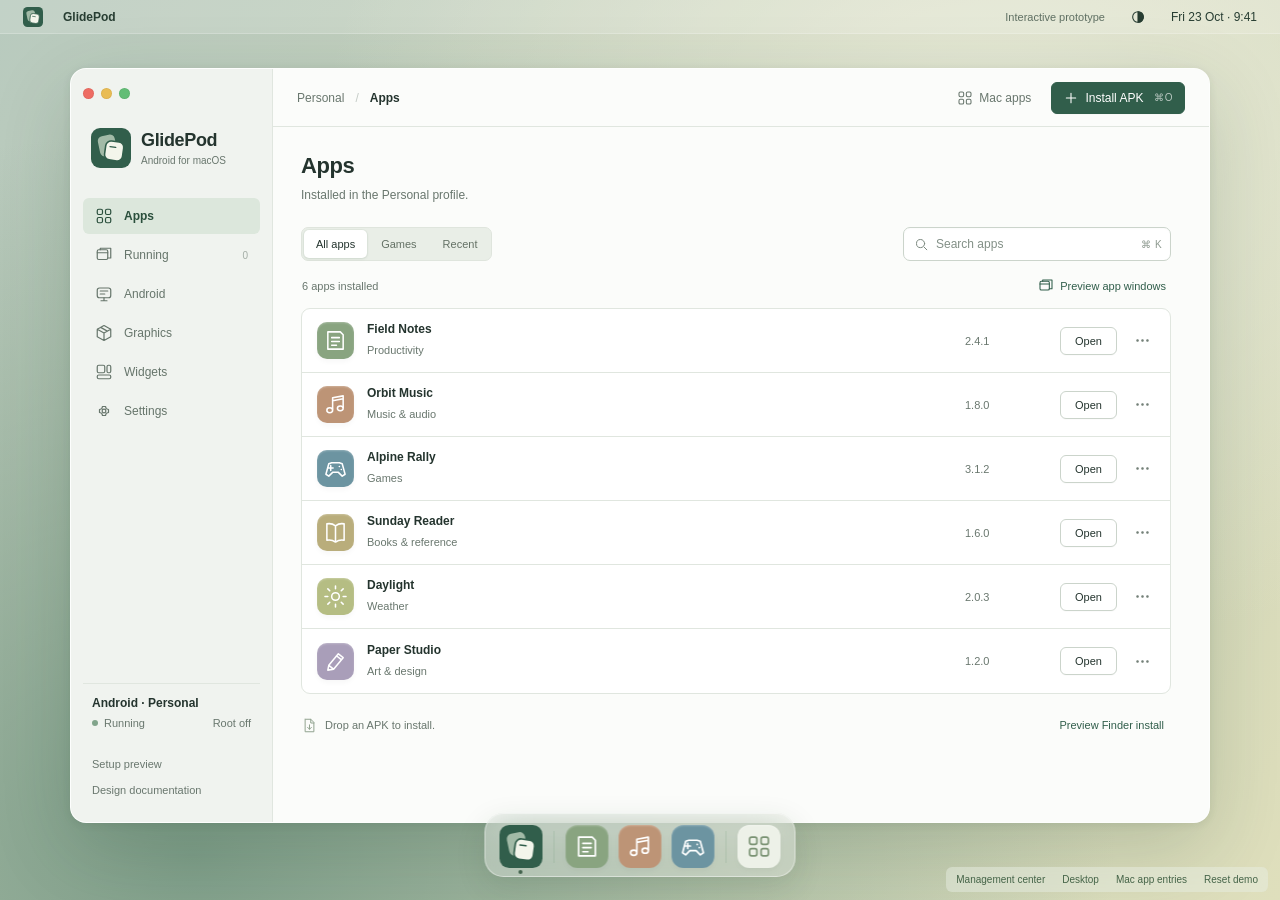
==== .agents/prototype/index.html @ de045085 "feat: open source the GlidePod developer preview" ====
<!doctype html>
<html lang="en">
<head>
  <meta charset="utf-8">
  <meta name="viewport" content="width=device-width,initial-scale=1">
  <meta name="color-scheme" content="light dark">
  <title>GlidePod — interactive product prototype</title>
  <link rel="icon" type="image/svg+xml" href="assets/glidepod-icon.svg">
  <link rel="stylesheet" href="styles.css">
  <link rel="stylesheet" href="controls.css">
</head>
<body>
  <header class="macbar"><div><img class="brand-mark small" src="assets/glidepod-icon.svg" alt=""><strong>GlidePod</strong></div><div><span class="demo-badge">Interactive prototype</span><button id="theme-button" class="bar-button" aria-label="Toggle appearance"></button><span class="menutext">Fri 23 Oct · 9:41</span></div></header>
  <main id="center" class="center-window" aria-label="GlidePod management center">
    <aside class="sidebar">
      <div class="traffic" aria-label="Window controls"><button class="red" data-action="hide-center" aria-label="Close management center"></button><button class="yellow" data-action="hide-center" aria-label="Minimize management center"></button><button class="green" data-action="expand-center" aria-label="Expand management center"></button></div>
      <div class="wordmark"><img class="brand-mark" src="assets/glidepod-icon.svg" alt=""><div><strong>GlidePod</strong><small>Android for macOS</small></div></div>
      <nav id="navigation" aria-label="Main navigation"></nav>
      <div class="sidebar-bottom"><div class="runtime-mini" id="runtime-mini"></div><button class="plain sidebar-link" data-action="setup"><span>Setup preview</span></button><a class="sidebar-link" href="../README.md" target="_blank" rel="noopener"><span>Design documentation</span></a></div>
    </aside>
    <section class="workspace"><header class="toolbar"><div><span class="breadcrumb" id="profile-label">Personal</span><span class="slash">/</span><strong id="page-label">Apps</strong></div><div class="toolbar-actions"><button class="button toolbar-secondary" data-action="entries" title="Mac app entries" aria-label="Mac app entries"><svg viewBox="0 0 24 24" aria-hidden="true"><rect x="3" y="3" width="7" height="7" rx="2"/><rect x="14" y="3" width="7" height="7" rx="2"/><rect x="3" y="14" width="7" height="7" rx="2"/><rect x="14" y="14" width="7" height="7" rx="2"/></svg><span>Mac apps</span></button><button class="button primary" data-action="install"><svg viewBox="0 0 24 24" aria-hidden="true"><path d="M12 5v14M5 12h14"/></svg>Install APK <kbd>⌘O</kbd></button></div></header><div id="page" class="page"></div></section>
  </main>
  <section id="android-windows" aria-label="Android application windows"></section>
  <section id="widget-panels" aria-label="Live Android widget panels"></section>
  <div id="dock" class="dock" aria-label="Desktop dock"></div>
  <div class="preview-controls"><button data-action="show-center">Management center</button><button data-action="desktop">Desktop</button><button data-action="entries">Mac app entries</button><button data-action="reset">Reset demo</button></div>
  <div id="toast" class="toast" role="status" aria-live="polite"></div>
  <dialog id="dialog" aria-labelledby="dialog-title"><div id="dialog-content"></div></dialog>
  <input type="file" id="apk-file" accept=".apk" hidden>
  <script src="app.js"></script>
</body>
</html>
---- .agents/prototype/styles.css ----
:root{color-scheme:light;--bg:#fafbf9;--panel:#fff;--side:#f1f4f1;--text:#24342e;--muted:#79857e;--line:#e6ebe6;--accent:#315e4b;--accent-light:#e8f1e8;--shadow:0 26px 80px #163a2530,0 2px 8px #162b1715;--danger:#b84b46;--warn:#a66e24;--radius:13px;font-family:-apple-system,BlinkMacSystemFont,"Segoe UI",sans-serif;font-size:13px}
*{box-sizing:border-box}body{margin:0;color:var(--text);background:#b7c7ac;min-height:100vh;background-image:radial-gradient(ellipse at 78% 16%,#e8ead7 0,transparent 48%),radial-gradient(ellipse at 15% 95%,#809f8a 0,transparent 60%),linear-gradient(125deg,#b8cabe,#dfdfbc);overflow-x:hidden}button,input,select{font:inherit}button,a,input,select{-webkit-tap-highlight-color:transparent}button{cursor:pointer;color:inherit}button:disabled{opacity:.4;cursor:not-allowed}button:focus-visible,a:focus-visible,input:focus-visible,select:focus-visible{outline:3px solid #659580;outline-offset:3px}button{border:0}a{color:var(--accent);text-decoration:none}button,input,select{transition:background .15s,border-color .15s,box-shadow .15s}button:hover:not(:disabled){filter:brightness(.97)}button:active:not(:disabled){transform:translateY(1px)}h1,h2,h3,p{margin-top:0}h1{font-size:29px;letter-spacing:-1px;font-weight:650;margin-bottom:9px}h2{font-size:18px;letter-spacing:-.3px;font-weight:650}h3{font-size:14px;font-weight:650}p{line-height:1.65;color:var(--muted)}small{font-size:11px}kbd{font:10px -apple-system,sans-serif;opacity:.55;margin-left:8px}svg{width:19px;height:19px;fill:none;stroke:currentColor;stroke-width:1.6;stroke-linecap:round;stroke-linejoin:round}hr{border:0;border-top:1px solid var(--line);margin:22px 0}.macbar{height:34px;background:#ffffff38;border-bottom:1px solid #ffffff35;display:flex;align-items:center;justify-content:space-between;padding:0 23px;font-size:12px;color:#273d32}.macbar>div{display:flex;align-items:center;gap:20px}.bar-button{background:transparent;font-size:20px;padding:0}.demo-badge{font-size:9px;font-weight:700;letter-spacing:1.3px;opacity:.62}.brand-mark{background:#345d49;color:#fff;border-radius:13px;display:inline-grid;place-items:center;flex:none;width:37px;height:37px;font-family:Georgia,serif;font-size:35px;font-style:italic;line-height:1;padding:0 2px 8px 0;box-shadow:inset 0 1px 1px #ffffff50}.brand-mark.small{width:19px;height:19px;border-radius:6px;font-size:20px;padding-bottom:5px}.desktop-label{position:absolute;top:14vh;left:9vw;color:#3b5545;pointer-events:none}.desktop-label>span{font-size:10px;letter-spacing:2px;opacity:.65}.desktop-label h1{font-family:Georgia,serif;font-size:51px;font-weight:400;margin:18px 0 10px}.desktop-label p{color:#45644e}.center-window{position:relative;width:min(1140px,calc(100vw - 90px));height:min(760px,calc(100vh - 145px));min-height:560px;margin:34px auto 110px;display:flex;border-radius:16px;overflow:hidden;border:1px solid #ffffffa0;box-shadow:var(--shadow);background:var(--bg);z-index:10}.center-window.expanded{width:calc(100vw - 24px);height:calc(100vh - 100px);margin-top:12px}.sidebar{width:208px;flex:none;display:flex;flex-direction:column;background:var(--side);border-right:1px solid var(--line);padding:20px 14px}.traffic{display:flex;gap:7px;align-items:center}.traffic button{width:11px;height:11px;border-radius:50%;padding:0;box-shadow:inset 0 0 0 1px #0000000d}.red{background:#ee6c63}.yellow{background:#e9bc54}.green{background:#62bd75}.wordmark{display:flex;gap:11px;margin:31px 9px 34px;align-items:center}.wordmark strong{display:block;font-size:19px;letter-spacing:-.6px}.wordmark small{display:block;font-size:7px;letter-spacing:1.3px;margin-top:5px;color:var(--muted)}nav{display:flex;flex-direction:column;gap:5px}nav button{display:flex;align-items:center;gap:12px;text-align:left;padding:11px 13px;border-radius:8px;background:transparent;color:#66756b}nav button.active{background:#dee9df;color:#2a4f3c;font-weight:650}nav button .count{margin-left:auto;font-size:10px;opacity:.55}.sidebar-bottom{margin-top:auto}.runtime-mini{border:1px solid var(--line);background:#ffffff50;border-radius:10px;padding:13px 12px;margin-bottom:14px;font-size:11px}.runtime-mini strong{display:block;margin-bottom:7px;font-size:12px}.runtime-mini .mini-line{display:flex;gap:6px;align-items:center;color:var(--muted)}.dot{display:inline-block;width:6px;height:6px;border-radius:50%;background:#81a48b}.dot.off{background:#9aa39c}.dot.warn{background:#c18d49}.sidebar-link{padding:8px 11px;display:flex;gap:9px;background:transparent;font-size:11px;color:var(--muted);text-align:left}.build-label{display:block;color:#a3ada5;letter-spacing:1px;font-size:8px;padding:16px 11px 0}.workspace{flex:1;min-width:0;display:flex;flex-direction:column}.toolbar{height:68px;flex:none;border-bottom:1px solid var(--line);display:flex;align-items:center;justify-content:space-between;padding:0 30px;font-size:11px}.toolbar>div{display:flex;align-items:center;gap:13px}.breadcrumb{color:var(--muted)}.slash{color:#c4cbc6}.toolbar-actions{gap:13px!important}.button{padding:9px 14px;border-radius:7px;font-size:11px;font-weight:550;background:var(--panel);border:1px solid var(--line);display:inline-flex;align-items:center;justify-content:center;gap:5px;white-space:nowrap;min-height:33px}.button.primary{background:var(--accent);color:white;border-color:var(--accent)}.button.soft{background:var(--accent-light);border-color:transparent;color:var(--accent)}.button.danger{color:var(--danger);border-color:#dfb9b5}.button.link{border:0;color:var(--accent);background:transparent;padding:6px}.icon-button{background:transparent;border-radius:6px;font-size:18px;color:var(--muted);padding:6px}.plain{background:transparent}.page{padding:29px 31px 26px;overflow:auto;flex:1;scrollbar-width:thin}.eyebrow{font-size:9px;letter-spacing:1.7px;font-weight:650;color:#84918a;margin-bottom:12px}.page-heading{display:flex;justify-content:space-between;gap:16px;align-items:flex-end;margin-bottom:24px}.page-heading p{font-size:12px;margin:0}.page-heading h1{margin-bottom:8px}.title-aside{font-size:10px;color:var(--muted);padding-bottom:4px;white-space:nowrap}.hero{display:flex;align-items:center;justify-content:space-between;background:#eaf0e7;border:1px solid #e1e9df;border-radius:12px;padding:24px 25px;margin-bottom:26px;overflow:hidden;position:relative;min-height:142px}.hero h2{font-size:20px;margin-bottom:7px;letter-spacing:-.6px}.hero p{font-size:11px;max-width:290px;margin-bottom:13px;color:#748376}.hero-art{width:175px;height:114px;position:relative;flex:none;margin:0 7px}.mini-window{position:absolute;width:89px;height:97px;background:#fdfefb;border-radius:9px;box-shadow:0 10px 25px #305b3920;border:1px solid #d8e3d4;transform:rotate(-8deg);left:7px;top:3px;padding:11px}.mini-window.front{left:75px;top:19px;transform:rotate(9deg);background:#f5f4e9}.mini-window .tiny-bar{width:25px;height:4px;background:#dbe6d8;border-radius:3px;margin-bottom:14px}.tiny-icon{width:30px;height:30px;background:#8dac87;border-radius:9px;display:grid;place-items:center;color:#fff;font-size:18px;margin:0 auto 12px}.tiny-lines{height:3px;background:#dce5d9;border-radius:4px;margin:6px auto;width:80%}.library-tools{display:flex;align-items:center;justify-content:space-between;margin-bottom:20px;gap:10px}.segmented{display:inline-flex;padding:3px;background:var(--side);border-radius:8px;gap:2px}.segmented button{background:transparent;border-radius:6px;font-size:10px;color:var(--muted);padding:6px 11px}.segmented button.active{background:var(--panel);box-shadow:0 1px 4px #163a2512;color:var(--text);font-weight:600}.search{position:relative}.search input{width:195px;padding:8px 12px 8px 28px;border:1px solid var(--line);border-radius:7px;background:var(--panel);color:var(--text);font-size:10px}.search span{position:absolute;left:10px;top:8px;color:var(--muted)}.app-grid{display:grid;grid-template-columns:repeat(3,minmax(0,1fr));gap:12px}.app-card{border:1px solid var(--line);background:var(--panel);padding:17px;border-radius:11px;position:relative;min-width:0;transition:transform .15s,box-shadow .15s}.app-card:hover{transform:translateY(-2px);box-shadow:0 7px 18px #2347350a}.app-card-head{display:flex;align-items:flex-start;justify-content:space-between;margin-bottom:15px}.app-icon{width:43px;height:43px;flex:none;display:grid;place-items:center;border-radius:12px;box-shadow:inset 0 1px 2px #ffffff45,0 3px 5px #00000008;color:#fff;font-size:22px}.app-icon svg{width:25px;height:25px;stroke-width:1.6}.app-card h3{font-size:12px;margin:0 0 5px;overflow:hidden;text-overflow:ellipsis;white-space:nowrap}.app-card p{font-size:10px;margin:0}.app-card-foot{display:flex;justify-content:space-between;align-items:center;margin-top:15px;gap:7px}.app-card-foot .button{font-size:10px;padding:5px 12px;min-height:27px}.tag{font-size:8px;color:var(--muted);display:inline-flex;align-items:center;gap:5px}.tag.live{color:#638269}.more{background:transparent;font-size:16px;letter-spacing:1px;color:#9ba59e;padding:0 2px}.install-strip{margin-top:20px;display:flex;align-items:center;gap:12px;border:1px dashed #d1dbd2;border-radius:9px;padding:13px 16px;color:var(--muted);font-size:10px}.install-strip svg{color:#91a38f}.install-strip button{margin-left:auto;font-size:10px;white-space:nowrap}.center-footer{height:34px;flex:none;border-top:1px solid var(--line);display:flex;justify-content:space-between;padding:0 25px;align-items:center;font-size:9px;color:#94a096;background:var(--bg)}.center-footer>span:first-child{display:flex;align-items:center;gap:7px}.card{background:var(--panel);border:1px solid var(--line);border-radius:12px;padding:20px;margin-bottom:17px}.card h2{font-size:14px;margin-bottom:6px}.card>p{font-size:11px;margin-bottom:18px}.card-head{display:flex;align-items:center;justify-content:space-between;gap:10px;margin-bottom:16px}.card-head h2{margin:0}.row{display:flex;align-items:center;justify-content:space-between;gap:18px;padding:15px 0;border-bottom:1px solid var(--line)}.row:last-child{border-bottom:0;padding-bottom:0}.row:first-child{padding-top:0}.row strong{font-size:12px;display:block;margin-bottom:5px}.row p{margin:0;font-size:10px;max-width:390px}.row-actions{display:flex;align-items:center;gap:8px;flex:none}.stat-grid{display:grid;grid-template-columns:repeat(3,1fr);gap:12px;margin:20px 0}.stat{padding:16px;border:1px solid var(--line);border-radius:10px;background:var(--panel)}.stat>span{font-size:10px;color:var(--muted)}.stat strong{display:block;font-size:24px;letter-spacing:-1px;margin:9px 0}.stat small{font-size:9px;color:var(--muted)}.state-pill{display:inline-flex;gap:6px;align-items:center;padding:5px 9px;border-radius:30px;background:var(--accent-light);font-size:10px;color:var(--accent)}.state-pill.off{background:var(--side);color:var(--muted)}.notice{border-radius:8px;background:#f6f1e6;color:#9b7b46;padding:12px 14px;font-size:11px;line-height:1.65;margin:15px 0}.notice.info{background:var(--accent-light);color:#5c7b63}.notice.error{background:#f9ebe9;color:#a65c55}.two-columns{display:grid;grid-template-columns:1fr 1fr;gap:15px}.two-columns .card{margin:0}.setting-input{border:1px solid var(--line);border-radius:6px;background:var(--bg);color:var(--text);padding:7px 9px;font-size:11px;max-width:180px}.toggle{position:relative;width:32px;height:19px;background:#d3dad3;border-radius:20px;padding:2px;flex:none}.toggle:after{content:"";position:absolute;left:2px;top:2px;background:#fff;border-radius:50%;width:15px;height:15px;box-shadow:0 1px 3px #0002;transition:left .15s}.toggle[aria-checked=true]{background:#4e775e}.toggle[aria-checked=true]:after{left:15px}.choices{display:grid;grid-template-columns:repeat(3,1fr);gap:10px;margin-top:18px}.choice{text-align:left;border:1px solid var(--line);background:var(--bg);padding:15px;border-radius:9px}.choice.active{border-color:#83a68e;background:var(--accent-light)}.choice strong{display:block;font-size:11px;margin-bottom:8px}.choice small{font-size:9px;color:var(--muted);line-height:1.5}.code-line{font:10px ui-monospace,SFMono-Regular,monospace;color:var(--muted);padding:11px;background:var(--bg);border-radius:7px;overflow-wrap:anywhere}.empty{text-align:center;padding:45px 15px}.empty h2{margin-top:15px}.empty p{font-size:12px}.running-row{display:flex;align-items:center;gap:13px}.running-row .row-actions{margin-left:auto}.widget-preview{background:#edf0e1;border-radius:13px;padding:18px;min-height:130px;color:#4e6646;margin:18px 0}.widget-preview strong{font-size:34px;display:block;letter-spacing:-1px}.widget-preview small{font-size:10px}.widget-preview.weather{background:linear-gradient(145deg,#e8ecda,#d6e2cf)}.widget-preview.music{background:#e9e3d9;color:#8a725c}.widget-preview .widget-symbol{float:right;font-size:40px;opacity:.65}.widget-card .button{width:100%}.desktop-widget{position:absolute;width:230px;top:130px;right:40px;z-index:8;border-radius:17px;box-shadow:0 10px 40px #233c2920;background:#e3e9d8;padding:18px;color:#476444}.desktop-widget .widget-preview{margin:0;padding:3px 0;background:transparent;min-height:100px}.widget-top{display:flex;justify-content:space-between;font-size:10px;align-items:center;margin-bottom:8px}.widget-top button{background:transparent;color:inherit;font-size:17px}.desktop-widget small{font-size:9px}.dock{position:fixed;left:50%;bottom:23px;transform:translateX(-50%);display:flex;gap:10px;align-items:center;padding:11px 14px 8px;border-radius:19px;background:#ffffff50;border:1px solid #ffffff70;box-shadow:0 10px 30px #23432b20;backdrop-filter:blur(20px);z-index:700}.dock button{background:transparent;padding:0;position:relative}.dock .app-icon,.dock .brand-mark{width:43px;height:43px}.dock .dot{position:absolute;bottom:-6px;left:19px;width:4px;height:4px;background:#42624c}.dock-divider{height:32px;width:1px;background:#7193743c;margin:0 1px}.preview-controls{position:fixed;bottom:8px;right:12px;display:flex;gap:3px;z-index:701;padding:3px;border-radius:6px;background:#e8eee35c;backdrop-filter:blur(10px)}.preview-controls button{background:transparent;padding:4px 7px;font-size:9px;color:#456448;border-radius:3px}.toast{position:fixed;left:50%;bottom:105px;transform:translateX(-50%) translateY(20px);background:#263d31f2;border:1px solid #ffffff25;color:#f8fcf6;box-shadow:0 10px 30px #1232;border-radius:9px;padding:12px 19px;z-index:10000;font-size:12px;opacity:0;pointer-events:none;transition:opacity .2s,transform .2s;max-width:90vw}.toast.show{opacity:1;transform:translateX(-50%) translateY(0)}dialog{width:470px;border:1px solid var(--line);border-radius:16px;padding:27px;background:var(--panel);color:var(--text);box-shadow:0 30px 100px #0a251b50;max-height:88vh;overflow:auto}dialog::backdrop{background:#2033293a;backdrop-filter:blur(5px)}dialog h2{font-size:21px;margin:10px 0}dialog p{font-size:12px}dialog .dialog-top{display:flex;justify-content:space-between;align-items:center}dialog .dialog-actions{display:flex;justify-content:flex-end;gap:8px;margin-top:24px}dialog .row{padding:10px 0}dialog .row span{font-size:11px;color:var(--muted)}dialog .row strong{font-size:11px;margin:0;text-align:right;overflow-wrap:anywhere}dialog label{display:block;font-size:11px;color:var(--muted);margin:13px 0 5px}dialog select{width:100%;max-width:none}dialog .close-dialog{background:var(--side);border-radius:50%;width:25px;height:25px;font-size:16px;color:var(--muted)}.file-drop{padding:25px 15px;border:1px dashed #b8c9bc;background:var(--bg);border-radius:10px;text-align:center}.file-drop svg{width:30px;height:30px;margin-bottom:12px;color:#72997d}.file-drop strong{display:block;margin-bottom:8px;font-size:13px}.file-drop p{font-size:10px;margin-bottom:13px}.progress-track{height:6px;background:var(--side);border-radius:10px;margin:20px 0;overflow:hidden}.progress-track>div{height:100%;width:10%;background:#6e9879;transition:width .4s;border-radius:10px}.step-list{list-style:none;margin:18px 0 0;padding:0}.step-list li{font-size:12px;padding:10px 0;color:var(--muted);border-bottom:1px solid var(--line)}.step-list li:before{content:"✓";margin-right:12px;color:#769c7c}.entries-grid{display:grid;grid-template-columns:repeat(3,1fr);gap:23px 15px;padding:20px 0}.entries-grid button{display:flex;align-items:center;flex-direction:column;gap:10px;background:transparent;font-size:11px}.entries-grid .app-icon{width:52px;height:52px}.android-window{position:absolute;top:120px;left:22%;width:345px;height:520px;min-width:260px;min-height:300px;background:var(--panel);border:1px solid #ffffffb0;border-radius:13px;overflow:hidden;box-shadow:var(--shadow);resize:both;display:flex;flex-direction:column;z-index:30}.android-window.game{width:650px;height:415px}.android-window.maximized{position:fixed!important;left:15px!important;top:45px!important;width:calc(100vw - 30px)!important;height:calc(100vh - 140px)!important}.window-title{height:39px;flex:none;background:var(--side);border-bottom:1px solid var(--line);display:flex;align-items:center;padding:0 12px;gap:9px;user-select:none;cursor:grab;touch-action:none}.window-title .traffic{gap:6px}.window-title .traffic button{width:10px;height:10px}.window-title>strong{font-size:10px;text-align:center;flex:1}.window-title>.plain{font-size:14px;color:var(--muted);padding:2px 5px}.android-content{flex:1;overflow:auto;background:#fdfcf8;color:#3f453c}.android-footer{height:23px;flex:none;display:flex;align-items:center;justify-content:space-between;padding:0 11px;font-size:8px;background:var(--side);color:var(--muted)}.note-screen{padding:23px}.note-screen .eyebrow{font-size:8px}.note-screen h2{font:29px Georgia,serif;letter-spacing:-.7px}.note-screen p{font-size:11px;color:#8c8b7c}.note-line{padding:17px 0;border-top:1px solid #eae8de}.note-line strong{font-size:12px;display:block;margin-bottom:7px}.note-line p{font-size:10px;margin:0;line-height:1.6}.note-input{width:100%;border:0;border-bottom:1px solid #d9ddcd;padding:10px 0;background:transparent;color:#59654c;font-size:11px;outline-offset:2px}.music-screen{padding:22px;background:#f7f0e9;min-height:100%;color:#735c4d}.album-art{height:180px;border-radius:10px;background:radial-gradient(circle at 30% 60%,#b5bd9a 0 25%,transparent 26%),radial-gradient(circle at 70% 25%,#c58b6f 0 32%,transparent 33%),linear-gradient(25deg,#a79f85,#ded1b7);position:relative;overflow:hidden;margin:15px 0 22px}.album-art:after{content:"slow\a mornings";white-space:pre;font:italic 36px Georgia,serif;position:absolute;left:20px;bottom:20px;color:#fff9;line-height:.95}.music-screen h2{font-size:18px}.play-controls{display:flex;justify-content:center;gap:30px;align-items:center;margin:20px 0}.play-controls button{background:transparent;color:#826654;font-size:20px}.play-controls .play{border-radius:50%;background:#a88b6e;color:#fff;width:46px;height:46px}.music-progress{height:3px;background:#e1d5c5;margin-top:22px}.music-progress:before{content:"";display:block;width:34%;height:3px;background:#ad8b6d}.game-screen{height:100%;min-height:260px;background:linear-gradient(#a9c6c0 0 56%,#d4d8ba 56%);position:relative;overflow:hidden;color:#fff}.game-screen .sun{position:absolute;right:18%;top:13%;width:52px;height:52px;border-radius:50%;background:#fff4cb;box-shadow:0 0 50px #f7f2ca60}.mountain{position:absolute;width:260px;height:260px;background:#8ea89b;transform:rotate(45deg);left:30px;top:41%;border-radius:10px}.mountain.second{left:240px;top:31%;background:#a0b7a7}.road{position:absolute;bottom:-5%;left:27%;width:46%;height:50%;background:#7c9084;clip-path:polygon(44% 0,56% 0,100% 100%,0 100%)}.road:after{content:"";position:absolute;left:49%;width:3px;top:0;bottom:0;background:repeating-linear-gradient(to bottom,#e8e1b9 0 18px,transparent 18px 40px);animation:road 1s linear infinite}.car{position:absolute;bottom:28px;left:calc(50% - 20px);width:40px;height:57px;border-radius:10px 10px 8px 8px;background:#d47456;border:3px solid #b76a50;box-shadow:0 6px 9px #30413250;transition:left .12s}.car:before{content:"";position:absolute;left:4px;right:4px;top:8px;height:16px;border-radius:4px;background:#b9cdba}.game-hud{position:absolute;top:20px;left:24px;right:24px;display:flex;justify-content:space-between;font-size:10px;letter-spacing:1px}.game-caption{position:absolute;bottom:14px;left:18px;font-size:9px;color:#e7eddf}.game-capture{position:absolute;bottom:13px;right:15px;background:#f1f3dfc9;padding:7px 12px;font-size:9px;color:#425644;border-radius:5px}.game-hud strong{font-size:25px;display:block;letter-spacing:-1px;margin-top:6px}.game-error{padding:35px;text-align:center;background:var(--panel);color:var(--text);height:100%}.reading-screen{padding:25px;background:#f1f1e6;min-height:100%}.reading-screen h2{font:27px Georgia,serif;color:#585f4e}.reading-screen p{font:13px/1.9 Georgia,serif;color:#7c806d}.article-rule{width:35px;height:2px;background:#b2b89c;margin:25px 0}.drop-active:after{content:"Drop an APK to preview installation";display:grid;place-items:center;position:fixed;inset:40px 30px 85px;border:3px dashed #527c5e;background:#e5eee8ed;border-radius:20px;color:#34593e;font-size:26px;z-index:9000;pointer-events:none}.mobile-only{display:none}
@keyframes road{to{background-position:0 40px}}@media(prefers-reduced-motion:reduce){*,*:before,*:after{animation:none!important;transition:none!important}}
.wordmark small{white-space:nowrap;letter-spacing:1px}
body.dark nav button{color:#acb8aa}body.dark .button.primary{background:#91b39a;border-color:#91b39a;color:#1c3022}body.dark .button.soft{color:#b4d4ba}body.dark .desktop-widget .button.soft{color:#d0e6d3}
@media(min-width:1500px){.center-window:not(.expanded){height:min(760px,calc(100vh - 200px));min-height:500px}}
body.dark{color-scheme:dark;--bg:#202923;--panel:#28322b;--side:#242e27;--text:#e0e7dd;--muted:#98a596;--line:#374239;--accent:#6d977a;--accent-light:#334536;background:#273d31;background-image:radial-gradient(ellipse at 80% 20%,#5b6850,transparent 60%)}body.dark .macbar{color:#d6dfcf}body.dark .hero{background:#344431;border-color:#3c5038}body.dark .hero p{color:#a4b09a}body.dark nav button.active{background:#3a503e;color:#c5dbc6}body.dark .runtime-mini{background:#ffffff06}body.dark .notice{background:#463e2f;color:#d0b78a}body.dark .notice.error{background:#493330;color:#db9d95}body.dark .preview-controls{background:#233a2ec9}body.dark .preview-controls button{color:#c7dcc8}body.dark .desktop-label{color:#b3c8ac}body.dark .desktop-label p{color:#94ad90}
@media(min-width:1500px){.center-window{margin-top:65px}}@media(max-height:780px) and (min-width:701px){.center-window{margin-top:20px;min-height:520px;height:calc(100vh - 125px)}.page{padding-top:24px}.hero{padding:17px 23px;min-height:125px}.hero-art{height:101px;transform:scale(.9)}.app-card{padding:13px}.app-card-head{margin-bottom:10px}.app-card-foot{margin-top:12px}.page-heading{margin-bottom:18px}}@media(max-width:980px){.center-window{width:calc(100vw - 35px)}.sidebar{width:170px;padding:19px 10px}.wordmark{gap:7px;margin-left:5px}.wordmark strong{font-size:17px}.wordmark small{font-size:6px}.page{padding:25px 22px}.toolbar{padding:0 22px}.hero-art{width:140px;transform:scale(.85);transform-origin:right}.app-card{padding:12px}.app-card-foot .tag{font-size:7px}.title-aside{display:none}.search input{width:155px}.preview-controls{bottom:2px}.preview-controls button{font-size:8px;padding:3px 5px}}@media(max-width:700px){.macbar{padding:0 12px}.macbar>div{gap:10px}.menutext{display:none}.demo-badge{font-size:7px;letter-spacing:.7px}.center-window{width:calc(100vw - 18px);height:calc(100dvh - 133px);min-height:440px;margin:12px auto 90px;border-radius:12px}.sidebar{width:57px;padding:16px 7px}.sidebar>.traffic{gap:3px}.sidebar>.traffic button{width:8px;height:8px}.wordmark{margin:22px 3px}.wordmark .brand-mark{width:32px;height:32px;font-size:30px}.wordmark>div,.sidebar nav .nav-label,.sidebar nav .count,.sidebar-bottom{display:none}nav button{padding:11px;justify-content:center}.toolbar{height:56px;padding:0 15px}.toolbar .breadcrumb,.toolbar .slash,.toolbar kbd{display:none}.toolbar-actions{gap:5px!important}.page{padding:22px 16px}.page-heading h1{font-size:25px}.page-heading p{font-size:11px}.hero{padding:18px;min-height:135px}.hero h2{font-size:18px}.hero p{font-size:10px}.hero-art{display:none}.app-grid{grid-template-columns:repeat(2,minmax(0,1fr));gap:9px}.app-card h3{font-size:11px}.app-card p{font-size:9px}.app-card-foot{flex-wrap:wrap;gap:8px}.app-card-foot .tag{font-size:8px}.app-card .app-icon{width:37px;height:37px}.library-tools{align-items:stretch;flex-direction:column;gap:12px}.search input{width:100%}.segmented{align-self:flex-start}.install-strip{flex-wrap:wrap}.install-strip button{margin-left:0}.center-footer{padding:0 12px;font-size:8px}.center-footer>span:last-child{display:none}.two-columns,.choices{grid-template-columns:1fr}.stat-grid{gap:7px}.stat{padding:12px 8px}.stat strong{font-size:21px}.stat>span,.stat small{font-size:8px}.card{padding:15px}.row{gap:12px;flex-wrap:wrap}.row p{font-size:10px}.row-actions{flex-shrink:1}.running-row{flex-wrap:wrap}.running-row .row-actions{width:100%;margin-left:0}.android-window,.android-window.game{left:10px!important;top:64px!important;width:calc(100vw - 20px)!important;max-width:calc(100vw - 20px);height:min(560px,calc(100dvh - 170px));resize:none;min-width:0}.desktop-widget{right:20px;top:100px}.preview-controls{left:10px;right:10px;bottom:3px;justify-content:center}.preview-controls button{font-size:9px}.dock{bottom:29px;gap:8px;padding:9px 11px 7px}.dock .app-icon,.dock .brand-mark{width:36px;height:36px}.dock .brand-mark{font-size:32px}.desktop-label{left:24px;right:24px;top:20vh}.desktop-label h1{font-size:38px}.desktop-label>span{font-size:7px}dialog{width:calc(100vw - 30px);padding:22px}.toolbar .button{font-size:10px;padding:8px 10px}.notice{font-size:10px}.choice{padding:12px}.choice strong{margin-bottom:5px}.widget-preview{min-height:110px}}
---- .agents/prototype/controls.css ----
/* Management UI: compact controls and content hierarchy. Guest demo scenes remain in styles.css. */
:root {
  --bg: #fbfcfa;
  --side: #f0f3ef;
  --muted: #69776e;
  --line: #e0e6df;
  --control-line: #cbd4cb;
  --control-hover: #f1f5ef;
  --focus: #709982;
  --focus-halo: #70998230;
}
[hidden] { display: none !important; }
button { -webkit-user-select: none; user-select: none; }
button:hover:not(:disabled) { filter: none; }
button:active:not(:disabled) { transform: none; }
button:focus-visible, a:focus-visible, select:focus-visible {
  outline: 2px solid var(--focus);
  outline-offset: 2px;
}
.brand-mark, .brand-mark.small, .dock .brand-mark, .wordmark .brand-mark {
  display: block;
  padding: 0;
  background: none;
  border-radius: 0;
  box-shadow: none;
  object-fit: contain;
}
.brand-mark { width: 40px; height: 40px; }
.brand-mark.small { width: 20px; height: 20px; }
.wordmark { gap: 10px; margin: 29px 8px 30px; }
.wordmark strong { font-size: 18px; font-weight: 600; letter-spacing: -.35px; }
.wordmark small { margin-top: 4px; font-size: 10px; letter-spacing: 0; }
.macbar { background: #ffffff24; }
.demo-badge { font-size: 11px; letter-spacing: 0; font-weight: 400; opacity: .7; }
.bar-button { display: grid; place-items: center; height: 26px; width: 26px; border-radius: 5px; }
.bar-button svg { width: 16px; height: 16px; }
.sidebar { width: 202px; padding: 19px 12px; }
nav { gap: 3px; }
nav button { min-height: 36px; padding: 8px 12px; font-size: 12px; gap: 11px; border-radius: 6px; }
nav button svg { width: 18px; height: 18px; }
nav button:hover { background: #e5ebe3; }
nav button.active { background: #dce7dc; font-weight: 550; }
.runtime-mini { padding: 12px 9px; border: 0; border-top: 1px solid var(--line); border-radius: 0; background: none; margin-bottom: 10px; }
.runtime-mini strong { font-weight: 550; }
.sidebar-link { padding: 7px 9px; font-size: 11px; }
.sidebar-link:hover { color: var(--text); }
.toolbar { height: 58px; padding: 0 24px; font-size: 12px; background: #fbfcfa; }
.toolbar > div { gap: 11px; }
.toolbar-actions { gap: 8px !important; }
.toolbar strong { font-weight: 600; }
.button {
  min-height: 32px;
  padding: 6px 11px;
  border: 1px solid var(--control-line);
  border-radius: 6px;
  font-size: 12px;
  font-weight: 500;
  gap: 6px;
  line-height: 18px;
  box-shadow: 0 1px 1px #17251b05;
}
.button svg { width: 16px; height: 16px; flex: none; }
.button:hover:not(:disabled) { background: var(--control-hover); border-color: #acbcae; }
.button:active:not(:disabled) { background: #e4ebe2; }
.button.primary { background: #315e4b; border-color: #315e4b; color: #fff; }
.button.primary:hover:not(:disabled) { background: #284e3e; border-color: #284e3e; }
.button.soft { box-shadow: none; border: 1px solid transparent; }
.button.link { box-shadow: none; }
.toolbar-secondary { background: transparent; border-color: transparent; box-shadow: none; color: var(--muted); }
.toolbar-secondary:hover:not(:disabled) { background: var(--side); border-color: transparent; }
kbd { margin-left: 5px; font-size: 10px; opacity: .65; letter-spacing: .4px; }
.page { padding: 26px 28px 30px; scrollbar-gutter: stable; }
.page-heading { align-items: flex-start; margin-bottom: 23px; }
.page-heading h1 { font-size: 22px; line-height: 1.2; font-weight: 600; letter-spacing: -.45px; margin-bottom: 7px; }
.page-heading p { font-size: 12px; line-height: 1.5; }
.page-heading .eyebrow { display: none; }
.title-aside { font-size: 11px; padding-top: 5px; }
.library-tools { gap: 18px; margin-bottom: 12px; }
.segmented { padding: 2px; border: 1px solid #dfe5dd; border-radius: 7px; background: #e9eee7; }
.segmented button { min-height: 28px; font-size: 11px; padding: 4px 12px; border-radius: 5px; color: #647165; }
.segmented button.active { color: var(--text); font-weight: 500; box-shadow: 0 1px 3px #223c2918,0 0 0 1px #a3b3a019; }
.segmented button:not(.active):hover { color: var(--text); background: #e1e8de; }
.search {
  display: flex;
  align-items: center;
  gap: 7px;
  min-width: 150px;
  width: 268px;
  height: 34px;
  border: 1px solid var(--control-line);
  border-radius: 7px;
  padding: 0 8px 0 10px;
  background: var(--panel);
  box-shadow: inset 0 1px 2px #22392a05;
  transition: border-color .12s, box-shadow .12s;
}
.search:hover { border-color: #aebdaf; }
.search:focus-within { border-color: var(--focus); box-shadow: 0 0 0 3px var(--focus-halo); }
.search > svg { width: 15px; height: 15px; flex: none; color: #7c897f; }
.search input {
  width: 100%; min-width: 0; height: 30px;
  padding: 0; border: 0; border-radius: 0; background: transparent;
  box-shadow: none; color: var(--text); font-size: 12px; outline: none;
}
.search input:focus-visible { outline: none; }
.search input::placeholder { color: #839087; opacity: 1; }
.search input::-webkit-search-cancel-button { display: none; }
.search kbd { flex: none; margin: 0; color: #8c988e; opacity: 1; font-size: 10px; }
.search-clear { display: grid; place-items: center; background: none; color: #849087; width: 23px; height: 24px; border-radius: 4px; padding: 0; flex: none; }
.search-clear:hover { background: var(--side); color: var(--text); }
.search-clear svg { width: 15px; height: 15px; }
.library-meta { display: flex; justify-content: space-between; align-items: center; margin: 0 1px 10px; color: var(--muted); font-size: 11px; min-height: 24px; }
.library-meta .button { font-size: 11px; min-height: 25px; padding: 2px 4px; }
.app-grid { display: flex; flex-direction: column; gap: 0; border: 1px solid var(--line); border-radius: 9px; background: var(--panel); overflow: hidden; }
.app-card {
  display: flex; align-items: center; gap: 13px; min-height: 64px;
  padding: 12px 15px; border: 0; border-bottom: 1px solid var(--line);
  border-radius: 0; background: transparent; transition: background .12s;
}
.app-card:last-child { border-bottom: 0; }
.app-card:hover { transform: none; box-shadow: none; background: #f6f8f3; }
.app-card .app-icon { width: 37px; height: 37px; border-radius: 10px; }
.app-card .app-icon svg { width: 23px; height: 23px; }
.app-info { flex: 1; min-width: 0; }
.app-card h3 { font-size: 12px; font-weight: 550; margin-bottom: 5px; }
.app-card p { font-size: 11px; }
.app-status { width: 82px; color: var(--muted); font-size: 11px; display: flex; align-items: center; gap: 5px; }
.app-status.live { color: #527b5c; }
.app-card > .button { min-width: 57px; min-height: 28px; padding: 4px 9px; font-size: 11px; }
.more { width: 25px; height: 28px; display: grid; place-items: center; border-radius: 5px; color: var(--muted); }
.more:hover { background: #e7eee4; color: var(--text); }
.more svg { width: 17px; height: 17px; }
.install-strip { border: 0; margin: 12px 0 0; padding: 3px 1px; min-height: 30px; font-size: 11px; gap: 8px; }
.install-strip svg { width: 15px; height: 15px; }
.install-strip .button { font-size: 11px; }
.empty { padding: 37px 20px; width: 100%; }
.empty h2 { font-size: 15px; font-weight: 550; }
.empty p { margin-bottom: 16px; }
.card { border-radius: 9px; padding: 18px; margin-bottom: 16px; }
.card h2 { font-size: 13px; font-weight: 600; }
.card > p { font-size: 12px; line-height: 1.55; }
.card-head { margin-bottom: 15px; }
.row { padding: 14px 0; }
.row strong { font-size: 12px; font-weight: 550; }
.row p { font-size: 11px; line-height: 1.5; }
.setting-input { min-height: 31px; padding: 5px 30px 5px 10px; font-size: 12px; border-color: var(--control-line); background-color: var(--panel); color: var(--text); }
.toggle { width: 32px; height: 20px; border: 1px solid #ccd5cc; background: #d6ded4; }
.toggle:after { top: 1px; left: 1px; width: 16px; height: 16px; }
.toggle[aria-checked=true] { background: #4e775e; border-color: #4e775e; }
.toggle[aria-checked=true]:after { left: 13px; }
.stat { border-radius: 8px; }
.stat strong { font-size: 22px; font-weight: 550; letter-spacing: -.5px; }
.stat > span { font-size: 10px; letter-spacing: .3px; }
.notice { font-size: 11px; border-radius: 6px; line-height: 1.55; }
.notice.info { background: #edf2ea; color: #5a705f; }
.choice { border-radius: 7px; }
.choice strong { font-size: 12px; font-weight: 550; }
.choice small { font-size: 11px; }
.two-columns { gap: 16px; }
.widget-app { display: flex; gap: 10px; align-items: center; }
.widget-app .app-icon { width: 30px; height: 30px; border-radius: 8px; }
.widget-app .app-icon svg { width: 19px; height: 19px; }
.widget-app h2 { margin: 0 0 4px; }
.widget-app p { font-size: 11px; margin: 0; }
.widget-preview { min-height: 145px; margin: 18px 0 14px; border-radius: 12px; padding: 18px; }
.widget-preview small { font-size: 11px; }
.widget-preview strong { margin: 10px 0 5px; font-weight: 550; }
.widget-preview .widget-symbol { float: right; color: #879b78; padding-top: 21px; }
.widget-symbol svg { width: 35px; height: 35px; stroke-width: 1.4; }
.widget-preview.music .widget-symbol { color: #ae9c88; }
.widget-preview.music strong { font-size: 22px; margin: 17px 0 10px; letter-spacing: -.5px; }
.widget-preview.weather { background: #e4ebda; }
.widget-actions { display: flex; align-items: center; justify-content: space-between; gap: 10px; }
.widget-actions > span { font-size: 11px; color: var(--muted); display: flex; align-items: center; gap: 5px; }
.widget-card .button { width: auto; min-height: 30px; font-size: 11px; }
.widget-preferences { margin-top: 20px; }
.widget-info { padding: 14px 2px; display: flex; align-items: center; justify-content: space-between; gap: 20px; }
.widget-info h2 { font-size: 12px; font-weight: 550; margin-bottom: 5px; }
.widget-info p { font-size: 11px; margin: 0; max-width: 480px; }
.widget-info .button { flex: none; }
.desktop-widget .widget-preview { min-height: 116px; }
.widget-top { font-size: 10px; }
dialog { border-radius: 12px; padding: 23px; }
dialog h2 { font-size: 19px; font-weight: 600; letter-spacing: -.3px; }
dialog .eyebrow { font-size: 10px; font-weight: 400; letter-spacing: 0; }
dialog .close-dialog { display: grid; place-items: center; background: none; }
dialog .close-dialog:hover { background: var(--side); }
dialog .close-dialog svg { width: 16px; height: 16px; }
.window-title > .plain { display: grid; place-items: center; height: 25px; width: 25px; }
.window-title > .plain svg { width: 16px; height: 16px; }
.preview-controls { background: #e8eee37a; }
.preview-controls button { font-size: 10px; padding: 4px 7px; }
body.dark { --control-line: #4e5e51; --control-hover: #354438; --focus: #94b59d; --focus-halo: #94b59d30; }
body.dark .toolbar { background: var(--bg); }
body.dark nav button:hover { background: #303d32; }
body.dark .runtime-mini { background: none; }
body.dark .search input::placeholder { color: #8c9e8e; }
body.dark .search > svg { color: #9dad9e; }
body.dark .segmented { background: #28342a; border-color: #435045; }
body.dark .segmented button { color: #9bac9b; }
body.dark .segmented button.active { color: #e2eadf; background: #405343; }
body.dark .segmented button:not(.active):hover { background: #324135; }
body.dark .app-card:hover { background: #2d392f; }
body.dark .app-status.live { color: #a3c2a6; }
body.dark .more:hover { background: #3a4a3c; }
body.dark .button.primary { color: #192d20; background: #9ab9a1; border-color: #9ab9a1; }
body.dark .button.primary:hover:not(:disabled) { background: #b0c9b4; border-color: #b0c9b4; }
body.dark .button:active:not(:disabled) { background: #465a49; }
body.dark .notice.info { background: #304133; color: #b0c6b1; }
@media (max-width: 980px) {
  .sidebar { width: 174px; }
  .wordmark { margin-left: 3px; gap: 8px; }
  .wordmark small { font-size: 9px; }
  .page { padding: 24px 22px; }
  .search { width: 225px; }
  .library-tools { gap: 12px; }
  .segmented button { padding: 4px 9px; }
  .widget-actions { flex-wrap: wrap; }
  .app-status { width: 68px; }
}
@media (max-width: 700px) {
  .sidebar { width: 57px; padding: 16px 7px; }
  .wordmark { margin: 22px 3px; }
  .wordmark .brand-mark { width: 32px; height: 32px; }
  nav button { padding: 9px; }
  .toolbar { height: 55px; padding: 0 13px; }
  .toolbar-actions { gap: 5px !important; }
  .toolbar-secondary { width: 29px; padding: 5px; }
  .toolbar-secondary > span { display: none; }
  .toolbar .button.primary { padding: 5px 8px; font-size: 11px; }
  .toolbar .button.primary svg { width: 14px; height: 14px; }
  .page { padding: 22px 15px; }
  .page-heading h1 { font-size: 21px; }
  .page-heading p { font-size: 11px; }
  .library-tools { gap: 12px; }
  .search { width: 100%; min-width: 0; }
  .library-meta { margin-bottom: 9px; gap: 10px; font-size: 10px; }
  .library-meta .button { font-size: 10px; }
  .app-card { padding: 13px 10px; gap: 9px; min-height: 76px; }
  .app-card .app-icon { width: 31px; height: 31px; border-radius: 8px; }
  .app-card .app-icon svg { width: 19px; height: 19px; }
  .app-card h3 { font-size: 11px; }
  .app-card p { font-size: 10px; }
  .app-status { display: none; }
  .app-card > .button { min-width: 44px; font-size: 10px; padding: 3px 6px; }
  .more { width: 18px; padding: 0; }
  .install-strip { padding: 8px 0; gap: 7px; font-size: 10px; }
  .install-strip .button { font-size: 10px; }
  .two-columns { grid-template-columns: 1fr; }
  .widget-actions { flex-wrap: nowrap; }
  .widget-info { flex-direction: column; align-items: flex-start; gap: 12px; }
  .row { gap: 12px; }
  .demo-badge { font-size: 9px; }
  .macbar > div { gap: 9px; }
  .preview-controls button { font-size: 9px; padding: 4px 6px; }
}
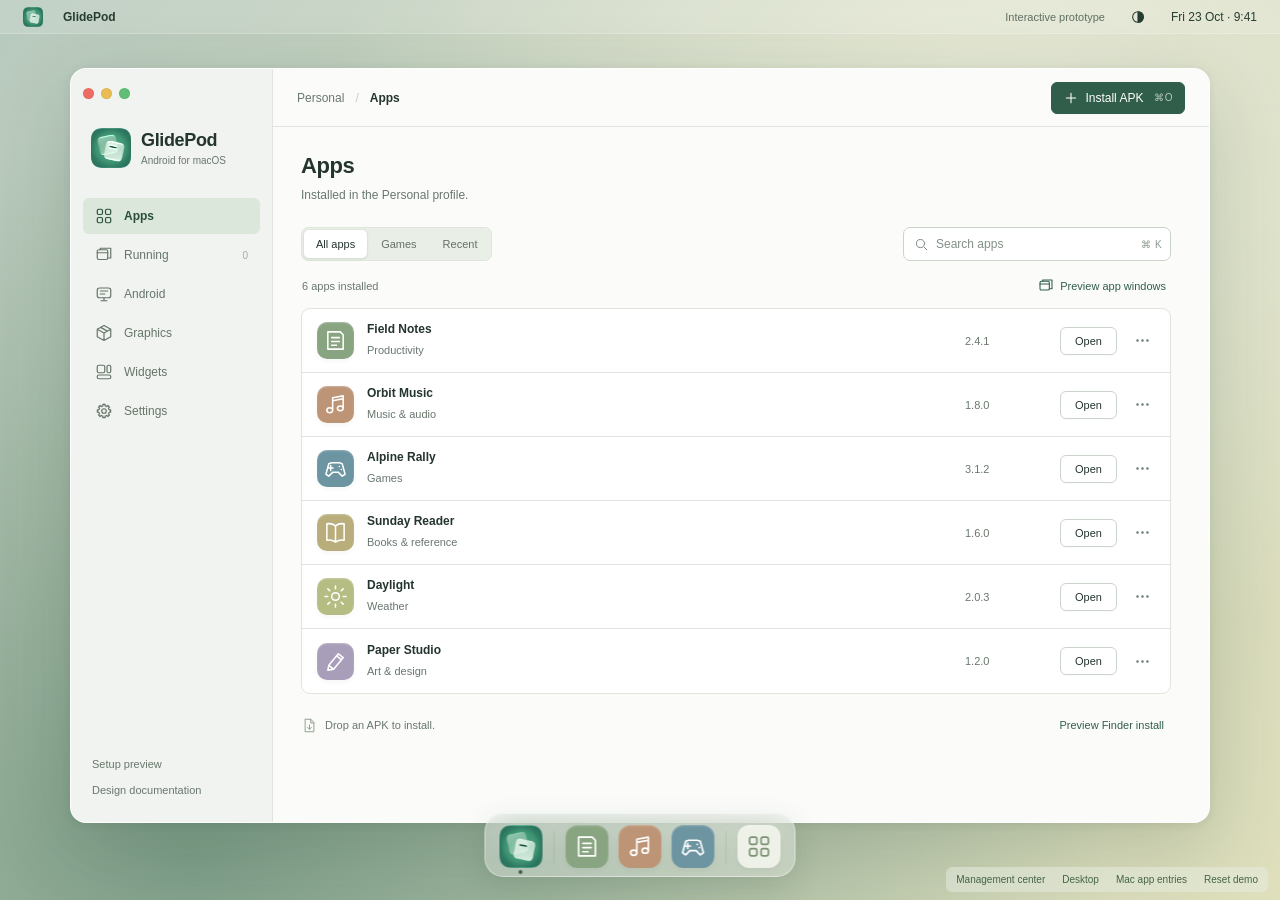
==== commit 1add2ba6: "feat(ui): align the management center with the prototype Show only user-installed apps, persist rece" ====
--- a/.agents/prototype/index.html
+++ b/.agents/prototype/index.html
@@ -5,20 +5,20 @@
   <meta name="viewport" content="width=device-width,initial-scale=1">
   <meta name="color-scheme" content="light dark">
   <title>GlidePod — interactive product prototype</title>
-  <link rel="icon" type="image/svg+xml" href="assets/glidepod-icon.svg">
+  <link rel="icon" type="image/png" href="assets/glidepod-icon-light.png">
   <link rel="stylesheet" href="styles.css">
   <link rel="stylesheet" href="controls.css">
 </head>
 <body>
-  <header class="macbar"><div><img class="brand-mark small" src="assets/glidepod-icon.svg" alt=""><strong>GlidePod</strong></div><div><span class="demo-badge">Interactive prototype</span><button id="theme-button" class="bar-button" aria-label="Toggle appearance"></button><span class="menutext">Fri 23 Oct · 9:41</span></div></header>
+  <header class="macbar"><div><img class="brand-mark small" src="assets/glidepod-icon-light.png" alt=""><strong>GlidePod</strong></div><div><span class="demo-badge">Interactive prototype</span><button id="theme-button" class="bar-button" aria-label="Toggle appearance"></button><span class="menutext">Fri 23 Oct · 9:41</span></div></header>
   <main id="center" class="center-window" aria-label="GlidePod management center">
     <aside class="sidebar">
       <div class="traffic" aria-label="Window controls"><button class="red" data-action="hide-center" aria-label="Close management center"></button><button class="yellow" data-action="hide-center" aria-label="Minimize management center"></button><button class="green" data-action="expand-center" aria-label="Expand management center"></button></div>
-      <div class="wordmark"><img class="brand-mark" src="assets/glidepod-icon.svg" alt=""><div><strong>GlidePod</strong><small>Android for macOS</small></div></div>
+      <div class="wordmark"><img class="brand-mark" src="assets/glidepod-icon-light.png" alt=""><div><strong>GlidePod</strong><small>Android for macOS</small></div></div>
       <nav id="navigation" aria-label="Main navigation"></nav>
-      <div class="sidebar-bottom"><div class="runtime-mini" id="runtime-mini"></div><button class="plain sidebar-link" data-action="setup"><span>Setup preview</span></button><a class="sidebar-link" href="../README.md" target="_blank" rel="noopener"><span>Design documentation</span></a></div>
+      <div class="sidebar-bottom"><button class="plain sidebar-link" data-action="setup"><span>Setup preview</span></button><a class="sidebar-link" href="../README.md" target="_blank" rel="noopener"><span>Design documentation</span></a></div>
     </aside>
-    <section class="workspace"><header class="toolbar"><div><span class="breadcrumb" id="profile-label">Personal</span><span class="slash">/</span><strong id="page-label">Apps</strong></div><div class="toolbar-actions"><button class="button toolbar-secondary" data-action="entries" title="Mac app entries" aria-label="Mac app entries"><svg viewBox="0 0 24 24" aria-hidden="true"><rect x="3" y="3" width="7" height="7" rx="2"/><rect x="14" y="3" width="7" height="7" rx="2"/><rect x="3" y="14" width="7" height="7" rx="2"/><rect x="14" y="14" width="7" height="7" rx="2"/></svg><span>Mac apps</span></button><button class="button primary" data-action="install"><svg viewBox="0 0 24 24" aria-hidden="true"><path d="M12 5v14M5 12h14"/></svg>Install APK <kbd>⌘O</kbd></button></div></header><div id="page" class="page"></div></section>
+    <section class="workspace"><header class="toolbar"><div><span class="breadcrumb" id="profile-label">Personal</span><span class="slash">/</span><strong id="page-label">Apps</strong></div><div class="toolbar-actions"><button class="button primary" data-action="install"><svg viewBox="0 0 24 24" aria-hidden="true"><path d="M12 5v14M5 12h14"/></svg>Install APK <kbd>⌘O</kbd></button></div></header><div id="page" class="page"></div></section>
   </main>
   <section id="android-windows" aria-label="Android application windows"></section>
   <section id="widget-panels" aria-label="Live Android widget panels"></section>
--- a/.agents/prototype/styles.css
+++ b/.agents/prototype/styles.css
@@ -1,8 +1,8 @@
 :root{color-scheme:light;--bg:#fafbf9;--panel:#fff;--side:#f1f4f1;--text:#24342e;--muted:#79857e;--line:#e6ebe6;--accent:#315e4b;--accent-light:#e8f1e8;--shadow:0 26px 80px #163a2530,0 2px 8px #162b1715;--danger:#b84b46;--warn:#a66e24;--radius:13px;font-family:-apple-system,BlinkMacSystemFont,"Segoe UI",sans-serif;font-size:13px}
-*{box-sizing:border-box}body{margin:0;color:var(--text);background:#b7c7ac;min-height:100vh;background-image:radial-gradient(ellipse at 78% 16%,#e8ead7 0,transparent 48%),radial-gradient(ellipse at 15% 95%,#809f8a 0,transparent 60%),linear-gradient(125deg,#b8cabe,#dfdfbc);overflow-x:hidden}button,input,select{font:inherit}button,a,input,select{-webkit-tap-highlight-color:transparent}button{cursor:pointer;color:inherit}button:disabled{opacity:.4;cursor:not-allowed}button:focus-visible,a:focus-visible,input:focus-visible,select:focus-visible{outline:3px solid #659580;outline-offset:3px}button{border:0}a{color:var(--accent);text-decoration:none}button,input,select{transition:background .15s,border-color .15s,box-shadow .15s}button:hover:not(:disabled){filter:brightness(.97)}button:active:not(:disabled){transform:translateY(1px)}h1,h2,h3,p{margin-top:0}h1{font-size:29px;letter-spacing:-1px;font-weight:650;margin-bottom:9px}h2{font-size:18px;letter-spacing:-.3px;font-weight:650}h3{font-size:14px;font-weight:650}p{line-height:1.65;color:var(--muted)}small{font-size:11px}kbd{font:10px -apple-system,sans-serif;opacity:.55;margin-left:8px}svg{width:19px;height:19px;fill:none;stroke:currentColor;stroke-width:1.6;stroke-linecap:round;stroke-linejoin:round}hr{border:0;border-top:1px solid var(--line);margin:22px 0}.macbar{height:34px;background:#ffffff38;border-bottom:1px solid #ffffff35;display:flex;align-items:center;justify-content:space-between;padding:0 23px;font-size:12px;color:#273d32}.macbar>div{display:flex;align-items:center;gap:20px}.bar-button{background:transparent;font-size:20px;padding:0}.demo-badge{font-size:9px;font-weight:700;letter-spacing:1.3px;opacity:.62}.brand-mark{background:#345d49;color:#fff;border-radius:13px;display:inline-grid;place-items:center;flex:none;width:37px;height:37px;font-family:Georgia,serif;font-size:35px;font-style:italic;line-height:1;padding:0 2px 8px 0;box-shadow:inset 0 1px 1px #ffffff50}.brand-mark.small{width:19px;height:19px;border-radius:6px;font-size:20px;padding-bottom:5px}.desktop-label{position:absolute;top:14vh;left:9vw;color:#3b5545;pointer-events:none}.desktop-label>span{font-size:10px;letter-spacing:2px;opacity:.65}.desktop-label h1{font-family:Georgia,serif;font-size:51px;font-weight:400;margin:18px 0 10px}.desktop-label p{color:#45644e}.center-window{position:relative;width:min(1140px,calc(100vw - 90px));height:min(760px,calc(100vh - 145px));min-height:560px;margin:34px auto 110px;display:flex;border-radius:16px;overflow:hidden;border:1px solid #ffffffa0;box-shadow:var(--shadow);background:var(--bg);z-index:10}.center-window.expanded{width:calc(100vw - 24px);height:calc(100vh - 100px);margin-top:12px}.sidebar{width:208px;flex:none;display:flex;flex-direction:column;background:var(--side);border-right:1px solid var(--line);padding:20px 14px}.traffic{display:flex;gap:7px;align-items:center}.traffic button{width:11px;height:11px;border-radius:50%;padding:0;box-shadow:inset 0 0 0 1px #0000000d}.red{background:#ee6c63}.yellow{background:#e9bc54}.green{background:#62bd75}.wordmark{display:flex;gap:11px;margin:31px 9px 34px;align-items:center}.wordmark strong{display:block;font-size:19px;letter-spacing:-.6px}.wordmark small{display:block;font-size:7px;letter-spacing:1.3px;margin-top:5px;color:var(--muted)}nav{display:flex;flex-direction:column;gap:5px}nav button{display:flex;align-items:center;gap:12px;text-align:left;padding:11px 13px;border-radius:8px;background:transparent;color:#66756b}nav button.active{background:#dee9df;color:#2a4f3c;font-weight:650}nav button .count{margin-left:auto;font-size:10px;opacity:.55}.sidebar-bottom{margin-top:auto}.runtime-mini{border:1px solid var(--line);background:#ffffff50;border-radius:10px;padding:13px 12px;margin-bottom:14px;font-size:11px}.runtime-mini strong{display:block;margin-bottom:7px;font-size:12px}.runtime-mini .mini-line{display:flex;gap:6px;align-items:center;color:var(--muted)}.dot{display:inline-block;width:6px;height:6px;border-radius:50%;background:#81a48b}.dot.off{background:#9aa39c}.dot.warn{background:#c18d49}.sidebar-link{padding:8px 11px;display:flex;gap:9px;background:transparent;font-size:11px;color:var(--muted);text-align:left}.build-label{display:block;color:#a3ada5;letter-spacing:1px;font-size:8px;padding:16px 11px 0}.workspace{flex:1;min-width:0;display:flex;flex-direction:column}.toolbar{height:68px;flex:none;border-bottom:1px solid var(--line);display:flex;align-items:center;justify-content:space-between;padding:0 30px;font-size:11px}.toolbar>div{display:flex;align-items:center;gap:13px}.breadcrumb{color:var(--muted)}.slash{color:#c4cbc6}.toolbar-actions{gap:13px!important}.button{padding:9px 14px;border-radius:7px;font-size:11px;font-weight:550;background:var(--panel);border:1px solid var(--line);display:inline-flex;align-items:center;justify-content:center;gap:5px;white-space:nowrap;min-height:33px}.button.primary{background:var(--accent);color:white;border-color:var(--accent)}.button.soft{background:var(--accent-light);border-color:transparent;color:var(--accent)}.button.danger{color:var(--danger);border-color:#dfb9b5}.button.link{border:0;color:var(--accent);background:transparent;padding:6px}.icon-button{background:transparent;border-radius:6px;font-size:18px;color:var(--muted);padding:6px}.plain{background:transparent}.page{padding:29px 31px 26px;overflow:auto;flex:1;scrollbar-width:thin}.eyebrow{font-size:9px;letter-spacing:1.7px;font-weight:650;color:#84918a;margin-bottom:12px}.page-heading{display:flex;justify-content:space-between;gap:16px;align-items:flex-end;margin-bottom:24px}.page-heading p{font-size:12px;margin:0}.page-heading h1{margin-bottom:8px}.title-aside{font-size:10px;color:var(--muted);padding-bottom:4px;white-space:nowrap}.hero{display:flex;align-items:center;justify-content:space-between;background:#eaf0e7;border:1px solid #e1e9df;border-radius:12px;padding:24px 25px;margin-bottom:26px;overflow:hidden;position:relative;min-height:142px}.hero h2{font-size:20px;margin-bottom:7px;letter-spacing:-.6px}.hero p{font-size:11px;max-width:290px;margin-bottom:13px;color:#748376}.hero-art{width:175px;height:114px;position:relative;flex:none;margin:0 7px}.mini-window{position:absolute;width:89px;height:97px;background:#fdfefb;border-radius:9px;box-shadow:0 10px 25px #305b3920;border:1px solid #d8e3d4;transform:rotate(-8deg);left:7px;top:3px;padding:11px}.mini-window.front{left:75px;top:19px;transform:rotate(9deg);background:#f5f4e9}.mini-window .tiny-bar{width:25px;height:4px;background:#dbe6d8;border-radius:3px;margin-bottom:14px}.tiny-icon{width:30px;height:30px;background:#8dac87;border-radius:9px;display:grid;place-items:center;color:#fff;font-size:18px;margin:0 auto 12px}.tiny-lines{height:3px;background:#dce5d9;border-radius:4px;margin:6px auto;width:80%}.library-tools{display:flex;align-items:center;justify-content:space-between;margin-bottom:20px;gap:10px}.segmented{display:inline-flex;padding:3px;background:var(--side);border-radius:8px;gap:2px}.segmented button{background:transparent;border-radius:6px;font-size:10px;color:var(--muted);padding:6px 11px}.segmented button.active{background:var(--panel);box-shadow:0 1px 4px #163a2512;color:var(--text);font-weight:600}.search{position:relative}.search input{width:195px;padding:8px 12px 8px 28px;border:1px solid var(--line);border-radius:7px;background:var(--panel);color:var(--text);font-size:10px}.search span{position:absolute;left:10px;top:8px;color:var(--muted)}.app-grid{display:grid;grid-template-columns:repeat(3,minmax(0,1fr));gap:12px}.app-card{border:1px solid var(--line);background:var(--panel);padding:17px;border-radius:11px;position:relative;min-width:0;transition:transform .15s,box-shadow .15s}.app-card:hover{transform:translateY(-2px);box-shadow:0 7px 18px #2347350a}.app-card-head{display:flex;align-items:flex-start;justify-content:space-between;margin-bottom:15px}.app-icon{width:43px;height:43px;flex:none;display:grid;place-items:center;border-radius:12px;box-shadow:inset 0 1px 2px #ffffff45,0 3px 5px #00000008;color:#fff;font-size:22px}.app-icon svg{width:25px;height:25px;stroke-width:1.6}.app-card h3{font-size:12px;margin:0 0 5px;overflow:hidden;text-overflow:ellipsis;white-space:nowrap}.app-card p{font-size:10px;margin:0}.app-card-foot{display:flex;justify-content:space-between;align-items:center;margin-top:15px;gap:7px}.app-card-foot .button{font-size:10px;padding:5px 12px;min-height:27px}.tag{font-size:8px;color:var(--muted);display:inline-flex;align-items:center;gap:5px}.tag.live{color:#638269}.more{background:transparent;font-size:16px;letter-spacing:1px;color:#9ba59e;padding:0 2px}.install-strip{margin-top:20px;display:flex;align-items:center;gap:12px;border:1px dashed #d1dbd2;border-radius:9px;padding:13px 16px;color:var(--muted);font-size:10px}.install-strip svg{color:#91a38f}.install-strip button{margin-left:auto;font-size:10px;white-space:nowrap}.center-footer{height:34px;flex:none;border-top:1px solid var(--line);display:flex;justify-content:space-between;padding:0 25px;align-items:center;font-size:9px;color:#94a096;background:var(--bg)}.center-footer>span:first-child{display:flex;align-items:center;gap:7px}.card{background:var(--panel);border:1px solid var(--line);border-radius:12px;padding:20px;margin-bottom:17px}.card h2{font-size:14px;margin-bottom:6px}.card>p{font-size:11px;margin-bottom:18px}.card-head{display:flex;align-items:center;justify-content:space-between;gap:10px;margin-bottom:16px}.card-head h2{margin:0}.row{display:flex;align-items:center;justify-content:space-between;gap:18px;padding:15px 0;border-bottom:1px solid var(--line)}.row:last-child{border-bottom:0;padding-bottom:0}.row:first-child{padding-top:0}.row strong{font-size:12px;display:block;margin-bottom:5px}.row p{margin:0;font-size:10px;max-width:390px}.row-actions{display:flex;align-items:center;gap:8px;flex:none}.stat-grid{display:grid;grid-template-columns:repeat(3,1fr);gap:12px;margin:20px 0}.stat{padding:16px;border:1px solid var(--line);border-radius:10px;background:var(--panel)}.stat>span{font-size:10px;color:var(--muted)}.stat strong{display:block;font-size:24px;letter-spacing:-1px;margin:9px 0}.stat small{font-size:9px;color:var(--muted)}.state-pill{display:inline-flex;gap:6px;align-items:center;padding:5px 9px;border-radius:30px;background:var(--accent-light);font-size:10px;color:var(--accent)}.state-pill.off{background:var(--side);color:var(--muted)}.notice{border-radius:8px;background:#f6f1e6;color:#9b7b46;padding:12px 14px;font-size:11px;line-height:1.65;margin:15px 0}.notice.info{background:var(--accent-light);color:#5c7b63}.notice.error{background:#f9ebe9;color:#a65c55}.two-columns{display:grid;grid-template-columns:1fr 1fr;gap:15px}.two-columns .card{margin:0}.setting-input{border:1px solid var(--line);border-radius:6px;background:var(--bg);color:var(--text);padding:7px 9px;font-size:11px;max-width:180px}.toggle{position:relative;width:32px;height:19px;background:#d3dad3;border-radius:20px;padding:2px;flex:none}.toggle:after{content:"";position:absolute;left:2px;top:2px;background:#fff;border-radius:50%;width:15px;height:15px;box-shadow:0 1px 3px #0002;transition:left .15s}.toggle[aria-checked=true]{background:#4e775e}.toggle[aria-checked=true]:after{left:15px}.choices{display:grid;grid-template-columns:repeat(3,1fr);gap:10px;margin-top:18px}.choice{text-align:left;border:1px solid var(--line);background:var(--bg);padding:15px;border-radius:9px}.choice.active{border-color:#83a68e;background:var(--accent-light)}.choice strong{display:block;font-size:11px;margin-bottom:8px}.choice small{font-size:9px;color:var(--muted);line-height:1.5}.code-line{font:10px ui-monospace,SFMono-Regular,monospace;color:var(--muted);padding:11px;background:var(--bg);border-radius:7px;overflow-wrap:anywhere}.empty{text-align:center;padding:45px 15px}.empty h2{margin-top:15px}.empty p{font-size:12px}.running-row{display:flex;align-items:center;gap:13px}.running-row .row-actions{margin-left:auto}.widget-preview{background:#edf0e1;border-radius:13px;padding:18px;min-height:130px;color:#4e6646;margin:18px 0}.widget-preview strong{font-size:34px;display:block;letter-spacing:-1px}.widget-preview small{font-size:10px}.widget-preview.weather{background:linear-gradient(145deg,#e8ecda,#d6e2cf)}.widget-preview.music{background:#e9e3d9;color:#8a725c}.widget-preview .widget-symbol{float:right;font-size:40px;opacity:.65}.widget-card .button{width:100%}.desktop-widget{position:absolute;width:230px;top:130px;right:40px;z-index:8;border-radius:17px;box-shadow:0 10px 40px #233c2920;background:#e3e9d8;padding:18px;color:#476444}.desktop-widget .widget-preview{margin:0;padding:3px 0;background:transparent;min-height:100px}.widget-top{display:flex;justify-content:space-between;font-size:10px;align-items:center;margin-bottom:8px}.widget-top button{background:transparent;color:inherit;font-size:17px}.desktop-widget small{font-size:9px}.dock{position:fixed;left:50%;bottom:23px;transform:translateX(-50%);display:flex;gap:10px;align-items:center;padding:11px 14px 8px;border-radius:19px;background:#ffffff50;border:1px solid #ffffff70;box-shadow:0 10px 30px #23432b20;backdrop-filter:blur(20px);z-index:700}.dock button{background:transparent;padding:0;position:relative}.dock .app-icon,.dock .brand-mark{width:43px;height:43px}.dock .dot{position:absolute;bottom:-6px;left:19px;width:4px;height:4px;background:#42624c}.dock-divider{height:32px;width:1px;background:#7193743c;margin:0 1px}.preview-controls{position:fixed;bottom:8px;right:12px;display:flex;gap:3px;z-index:701;padding:3px;border-radius:6px;background:#e8eee35c;backdrop-filter:blur(10px)}.preview-controls button{background:transparent;padding:4px 7px;font-size:9px;color:#456448;border-radius:3px}.toast{position:fixed;left:50%;bottom:105px;transform:translateX(-50%) translateY(20px);background:#263d31f2;border:1px solid #ffffff25;color:#f8fcf6;box-shadow:0 10px 30px #1232;border-radius:9px;padding:12px 19px;z-index:10000;font-size:12px;opacity:0;pointer-events:none;transition:opacity .2s,transform .2s;max-width:90vw}.toast.show{opacity:1;transform:translateX(-50%) translateY(0)}dialog{width:470px;border:1px solid var(--line);border-radius:16px;padding:27px;background:var(--panel);color:var(--text);box-shadow:0 30px 100px #0a251b50;max-height:88vh;overflow:auto}dialog::backdrop{background:#2033293a;backdrop-filter:blur(5px)}dialog h2{font-size:21px;margin:10px 0}dialog p{font-size:12px}dialog .dialog-top{display:flex;justify-content:space-between;align-items:center}dialog .dialog-actions{display:flex;justify-content:flex-end;gap:8px;margin-top:24px}dialog .row{padding:10px 0}dialog .row span{font-size:11px;color:var(--muted)}dialog .row strong{font-size:11px;margin:0;text-align:right;overflow-wrap:anywhere}dialog label{display:block;font-size:11px;color:var(--muted);margin:13px 0 5px}dialog select{width:100%;max-width:none}dialog .close-dialog{background:var(--side);border-radius:50%;width:25px;height:25px;font-size:16px;color:var(--muted)}.file-drop{padding:25px 15px;border:1px dashed #b8c9bc;background:var(--bg);border-radius:10px;text-align:center}.file-drop svg{width:30px;height:30px;margin-bottom:12px;color:#72997d}.file-drop strong{display:block;margin-bottom:8px;font-size:13px}.file-drop p{font-size:10px;margin-bottom:13px}.progress-track{height:6px;background:var(--side);border-radius:10px;margin:20px 0;overflow:hidden}.progress-track>div{height:100%;width:10%;background:#6e9879;transition:width .4s;border-radius:10px}.step-list{list-style:none;margin:18px 0 0;padding:0}.step-list li{font-size:12px;padding:10px 0;color:var(--muted);border-bottom:1px solid var(--line)}.step-list li:before{content:"✓";margin-right:12px;color:#769c7c}.entries-grid{display:grid;grid-template-columns:repeat(3,1fr);gap:23px 15px;padding:20px 0}.entries-grid button{display:flex;align-items:center;flex-direction:column;gap:10px;background:transparent;font-size:11px}.entries-grid .app-icon{width:52px;height:52px}.android-window{position:absolute;top:120px;left:22%;width:345px;height:520px;min-width:260px;min-height:300px;background:var(--panel);border:1px solid #ffffffb0;border-radius:13px;overflow:hidden;box-shadow:var(--shadow);resize:both;display:flex;flex-direction:column;z-index:30}.android-window.game{width:650px;height:415px}.android-window.maximized{position:fixed!important;left:15px!important;top:45px!important;width:calc(100vw - 30px)!important;height:calc(100vh - 140px)!important}.window-title{height:39px;flex:none;background:var(--side);border-bottom:1px solid var(--line);display:flex;align-items:center;padding:0 12px;gap:9px;user-select:none;cursor:grab;touch-action:none}.window-title .traffic{gap:6px}.window-title .traffic button{width:10px;height:10px}.window-title>strong{font-size:10px;text-align:center;flex:1}.window-title>.plain{font-size:14px;color:var(--muted);padding:2px 5px}.android-content{flex:1;overflow:auto;background:#fdfcf8;color:#3f453c}.android-footer{height:23px;flex:none;display:flex;align-items:center;justify-content:space-between;padding:0 11px;font-size:8px;background:var(--side);color:var(--muted)}.note-screen{padding:23px}.note-screen .eyebrow{font-size:8px}.note-screen h2{font:29px Georgia,serif;letter-spacing:-.7px}.note-screen p{font-size:11px;color:#8c8b7c}.note-line{padding:17px 0;border-top:1px solid #eae8de}.note-line strong{font-size:12px;display:block;margin-bottom:7px}.note-line p{font-size:10px;margin:0;line-height:1.6}.note-input{width:100%;border:0;border-bottom:1px solid #d9ddcd;padding:10px 0;background:transparent;color:#59654c;font-size:11px;outline-offset:2px}.music-screen{padding:22px;background:#f7f0e9;min-height:100%;color:#735c4d}.album-art{height:180px;border-radius:10px;background:radial-gradient(circle at 30% 60%,#b5bd9a 0 25%,transparent 26%),radial-gradient(circle at 70% 25%,#c58b6f 0 32%,transparent 33%),linear-gradient(25deg,#a79f85,#ded1b7);position:relative;overflow:hidden;margin:15px 0 22px}.album-art:after{content:"slow\a mornings";white-space:pre;font:italic 36px Georgia,serif;position:absolute;left:20px;bottom:20px;color:#fff9;line-height:.95}.music-screen h2{font-size:18px}.play-controls{display:flex;justify-content:center;gap:30px;align-items:center;margin:20px 0}.play-controls button{background:transparent;color:#826654;font-size:20px}.play-controls .play{border-radius:50%;background:#a88b6e;color:#fff;width:46px;height:46px}.music-progress{height:3px;background:#e1d5c5;margin-top:22px}.music-progress:before{content:"";display:block;width:34%;height:3px;background:#ad8b6d}.game-screen{height:100%;min-height:260px;background:linear-gradient(#a9c6c0 0 56%,#d4d8ba 56%);position:relative;overflow:hidden;color:#fff}.game-screen .sun{position:absolute;right:18%;top:13%;width:52px;height:52px;border-radius:50%;background:#fff4cb;box-shadow:0 0 50px #f7f2ca60}.mountain{position:absolute;width:260px;height:260px;background:#8ea89b;transform:rotate(45deg);left:30px;top:41%;border-radius:10px}.mountain.second{left:240px;top:31%;background:#a0b7a7}.road{position:absolute;bottom:-5%;left:27%;width:46%;height:50%;background:#7c9084;clip-path:polygon(44% 0,56% 0,100% 100%,0 100%)}.road:after{content:"";position:absolute;left:49%;width:3px;top:0;bottom:0;background:repeating-linear-gradient(to bottom,#e8e1b9 0 18px,transparent 18px 40px);animation:road 1s linear infinite}.car{position:absolute;bottom:28px;left:calc(50% - 20px);width:40px;height:57px;border-radius:10px 10px 8px 8px;background:#d47456;border:3px solid #b76a50;box-shadow:0 6px 9px #30413250;transition:left .12s}.car:before{content:"";position:absolute;left:4px;right:4px;top:8px;height:16px;border-radius:4px;background:#b9cdba}.game-hud{position:absolute;top:20px;left:24px;right:24px;display:flex;justify-content:space-between;font-size:10px;letter-spacing:1px}.game-caption{position:absolute;bottom:14px;left:18px;font-size:9px;color:#e7eddf}.game-capture{position:absolute;bottom:13px;right:15px;background:#f1f3dfc9;padding:7px 12px;font-size:9px;color:#425644;border-radius:5px}.game-hud strong{font-size:25px;display:block;letter-spacing:-1px;margin-top:6px}.game-error{padding:35px;text-align:center;background:var(--panel);color:var(--text);height:100%}.reading-screen{padding:25px;background:#f1f1e6;min-height:100%}.reading-screen h2{font:27px Georgia,serif;color:#585f4e}.reading-screen p{font:13px/1.9 Georgia,serif;color:#7c806d}.article-rule{width:35px;height:2px;background:#b2b89c;margin:25px 0}.drop-active:after{content:"Drop an APK to preview installation";display:grid;place-items:center;position:fixed;inset:40px 30px 85px;border:3px dashed #527c5e;background:#e5eee8ed;border-radius:20px;color:#34593e;font-size:26px;z-index:9000;pointer-events:none}.mobile-only{display:none}
+*{box-sizing:border-box}body{margin:0;color:var(--text);background:#b7c7ac;min-height:100vh;background-image:radial-gradient(ellipse at 78% 16%,#e8ead7 0,transparent 48%),radial-gradient(ellipse at 15% 95%,#809f8a 0,transparent 60%),linear-gradient(125deg,#b8cabe,#dfdfbc);overflow-x:hidden}button,input,select{font:inherit}button,a,input,select{-webkit-tap-highlight-color:transparent}button{cursor:pointer;color:inherit}button:disabled{opacity:.4;cursor:not-allowed}button:focus-visible,a:focus-visible,input:focus-visible,select:focus-visible{outline:3px solid #659580;outline-offset:3px}button{border:0}a{color:var(--accent);text-decoration:none}button,input,select{transition:background .15s,border-color .15s,box-shadow .15s}button:hover:not(:disabled){filter:brightness(.97)}button:active:not(:disabled){transform:translateY(1px)}h1,h2,h3,p{margin-top:0}h1{font-size:29px;letter-spacing:-1px;font-weight:650;margin-bottom:9px}h2{font-size:18px;letter-spacing:-.3px;font-weight:650}h3{font-size:14px;font-weight:650}p{line-height:1.65;color:var(--muted)}small{font-size:11px}kbd{font:10px -apple-system,sans-serif;opacity:.55;margin-left:8px}svg{width:19px;height:19px;fill:none;stroke:currentColor;stroke-width:1.6;stroke-linecap:round;stroke-linejoin:round}hr{border:0;border-top:1px solid var(--line);margin:22px 0}.macbar{height:34px;background:#ffffff38;border-bottom:1px solid #ffffff35;display:flex;align-items:center;justify-content:space-between;padding:0 23px;font-size:12px;color:#273d32}.macbar>div{display:flex;align-items:center;gap:20px}.bar-button{background:transparent;font-size:20px;padding:0}.demo-badge{font-size:9px;font-weight:700;letter-spacing:1.3px;opacity:.62}.brand-mark{background:#345d49;color:#fff;border-radius:13px;display:inline-grid;place-items:center;flex:none;width:37px;height:37px;font-family:Georgia,serif;font-size:35px;font-style:italic;line-height:1;padding:0 2px 8px 0;box-shadow:inset 0 1px 1px #ffffff50}.brand-mark.small{width:19px;height:19px;border-radius:6px;font-size:20px;padding-bottom:5px}.desktop-label{position:absolute;top:14vh;left:9vw;color:#3b5545;pointer-events:none}.desktop-label>span{font-size:10px;letter-spacing:2px;opacity:.65}.desktop-label h1{font-family:Georgia,serif;font-size:51px;font-weight:400;margin:18px 0 10px}.desktop-label p{color:#45644e}.center-window{position:relative;width:min(1140px,calc(100vw - 90px));height:min(760px,calc(100vh - 145px));min-height:560px;margin:34px auto 110px;display:flex;border-radius:16px;overflow:hidden;border:1px solid #ffffffa0;box-shadow:var(--shadow);background:var(--bg);z-index:10}.center-window.expanded{width:calc(100vw - 24px);height:calc(100vh - 100px);margin-top:12px}.sidebar{width:208px;flex:none;display:flex;flex-direction:column;background:var(--side);border-right:1px solid var(--line);padding:20px 14px}.traffic{display:flex;gap:7px;align-items:center}.traffic button{width:11px;height:11px;border-radius:50%;padding:0;box-shadow:inset 0 0 0 1px #0000000d}.red{background:#ee6c63}.yellow{background:#e9bc54}.green{background:#62bd75}.wordmark{display:flex;gap:11px;margin:31px 9px 34px;align-items:center}.wordmark strong{display:block;font-size:19px;letter-spacing:-.6px}.wordmark small{display:block;font-size:7px;letter-spacing:1.3px;margin-top:5px;color:var(--muted)}nav{display:flex;flex-direction:column;gap:5px}nav button{display:flex;align-items:center;gap:12px;text-align:left;padding:11px 13px;border-radius:8px;background:transparent;color:#66756b}nav button.active{background:#dee9df;color:#2a4f3c;font-weight:650}nav button .count{margin-left:auto;font-size:10px;opacity:.55}.sidebar-bottom{margin-top:auto}.dot{display:inline-block;width:6px;height:6px;border-radius:50%;background:#81a48b}.dot.off{background:#9aa39c}.dot.warn{background:#c18d49}.sidebar-link{padding:8px 11px;display:flex;gap:9px;background:transparent;font-size:11px;color:var(--muted);text-align:left}.build-label{display:block;color:#a3ada5;letter-spacing:1px;font-size:8px;padding:16px 11px 0}.workspace{flex:1;min-width:0;display:flex;flex-direction:column}.toolbar{height:68px;flex:none;border-bottom:1px solid var(--line);display:flex;align-items:center;justify-content:space-between;padding:0 30px;font-size:11px}.toolbar>div{display:flex;align-items:center;gap:13px}.breadcrumb{color:var(--muted)}.slash{color:#c4cbc6}.toolbar-actions{gap:13px!important}.button{padding:9px 14px;border-radius:7px;font-size:11px;font-weight:550;background:var(--panel);border:1px solid var(--line);display:inline-flex;align-items:center;justify-content:center;gap:5px;white-space:nowrap;min-height:33px}.button.primary{background:var(--accent);color:white;border-color:var(--accent)}.button.soft{background:var(--accent-light);border-color:transparent;color:var(--accent)}.button.danger{color:var(--danger);border-color:#dfb9b5}.button.link{border:0;color:var(--accent);background:transparent;padding:6px}.icon-button{background:transparent;border-radius:6px;font-size:18px;color:var(--muted);padding:6px}.plain{background:transparent}.page{padding:29px 31px 26px;overflow:auto;flex:1;scrollbar-width:thin}.eyebrow{font-size:9px;letter-spacing:1.7px;font-weight:650;color:#84918a;margin-bottom:12px}.page-heading{display:flex;justify-content:space-between;gap:16px;align-items:flex-end;margin-bottom:24px}.page-heading p{font-size:12px;margin:0}.page-heading h1{margin-bottom:8px}.title-aside{font-size:10px;color:var(--muted);padding-bottom:4px;white-space:nowrap}.hero{display:flex;align-items:center;justify-content:space-between;background:#eaf0e7;border:1px solid #e1e9df;border-radius:12px;padding:24px 25px;margin-bottom:26px;overflow:hidden;position:relative;min-height:142px}.hero h2{font-size:20px;margin-bottom:7px;letter-spacing:-.6px}.hero p{font-size:11px;max-width:290px;margin-bottom:13px;color:#748376}.hero-art{width:175px;height:114px;position:relative;flex:none;margin:0 7px}.mini-window{position:absolute;width:89px;height:97px;background:#fdfefb;border-radius:9px;box-shadow:0 10px 25px #305b3920;border:1px solid #d8e3d4;transform:rotate(-8deg);left:7px;top:3px;padding:11px}.mini-window.front{left:75px;top:19px;transform:rotate(9deg);background:#f5f4e9}.mini-window .tiny-bar{width:25px;height:4px;background:#dbe6d8;border-radius:3px;margin-bottom:14px}.tiny-icon{width:30px;height:30px;background:#8dac87;border-radius:9px;display:grid;place-items:center;color:#fff;font-size:18px;margin:0 auto 12px}.tiny-lines{height:3px;background:#dce5d9;border-radius:4px;margin:6px auto;width:80%}.library-tools{display:flex;align-items:center;justify-content:space-between;margin-bottom:20px;gap:10px}.segmented{display:inline-flex;padding:3px;background:var(--side);border-radius:8px;gap:2px}.segmented button{background:transparent;border-radius:6px;font-size:10px;color:var(--muted);padding:6px 11px}.segmented button.active{background:var(--panel);box-shadow:0 1px 4px #163a2512;color:var(--text);font-weight:600}.search{position:relative}.search input{width:195px;padding:8px 12px 8px 28px;border:1px solid var(--line);border-radius:7px;background:var(--panel);color:var(--text);font-size:10px}.search span{position:absolute;left:10px;top:8px;color:var(--muted)}.app-grid{display:grid;grid-template-columns:repeat(3,minmax(0,1fr));gap:12px}.app-card{border:1px solid var(--line);background:var(--panel);padding:17px;border-radius:11px;position:relative;min-width:0;transition:transform .15s,box-shadow .15s}.app-card:hover{transform:translateY(-2px);box-shadow:0 7px 18px #2347350a}.app-card-head{display:flex;align-items:flex-start;justify-content:space-between;margin-bottom:15px}.app-icon{width:43px;height:43px;flex:none;display:grid;place-items:center;border-radius:12px;box-shadow:inset 0 1px 2px #ffffff45,0 3px 5px #00000008;color:#fff;font-size:22px}.app-icon svg{width:25px;height:25px;stroke-width:1.6}.app-card h3{font-size:12px;margin:0 0 5px;overflow:hidden;text-overflow:ellipsis;white-space:nowrap}.app-card p{font-size:10px;margin:0}.app-card-foot{display:flex;justify-content:space-between;align-items:center;margin-top:15px;gap:7px}.app-card-foot .button{font-size:10px;padding:5px 12px;min-height:27px}.tag{font-size:8px;color:var(--muted);display:inline-flex;align-items:center;gap:5px}.tag.live{color:#638269}.more{background:transparent;font-size:16px;letter-spacing:1px;color:#9ba59e;padding:0 2px}.install-strip{margin-top:20px;display:flex;align-items:center;gap:12px;border:1px dashed #d1dbd2;border-radius:9px;padding:13px 16px;color:var(--muted);font-size:10px}.install-strip svg{color:#91a38f}.install-strip button{margin-left:auto;font-size:10px;white-space:nowrap}.center-footer{height:34px;flex:none;border-top:1px solid var(--line);display:flex;justify-content:space-between;padding:0 25px;align-items:center;font-size:9px;color:#94a096;background:var(--bg)}.center-footer>span:first-child{display:flex;align-items:center;gap:7px}.card{background:var(--panel);border:1px solid var(--line);border-radius:12px;padding:20px;margin-bottom:17px}.card h2{font-size:14px;margin-bottom:6px}.card>p{font-size:11px;margin-bottom:18px}.card-head{display:flex;align-items:center;justify-content:space-between;gap:10px;margin-bottom:16px}.card-head h2{margin:0}.row{display:flex;align-items:center;justify-content:space-between;gap:18px;padding:15px 0;border-bottom:1px solid var(--line)}.row:last-child{border-bottom:0;padding-bottom:0}.row:first-child{padding-top:0}.row strong{font-size:12px;display:block;margin-bottom:5px}.row p{margin:0;font-size:10px;max-width:390px}.row-actions{display:flex;align-items:center;gap:8px;flex:none}.stat-grid{display:grid;grid-template-columns:repeat(3,1fr);gap:12px;margin:20px 0}.stat{padding:16px;border:1px solid var(--line);border-radius:10px;background:var(--panel)}.stat>span{font-size:10px;color:var(--muted)}.stat strong{display:block;font-size:24px;letter-spacing:-1px;margin:9px 0}.stat small{font-size:9px;color:var(--muted)}.state-pill{display:inline-flex;gap:6px;align-items:center;padding:5px 9px;border-radius:30px;background:var(--accent-light);font-size:10px;color:var(--accent)}.state-pill.off{background:var(--side);color:var(--muted)}.notice{border-radius:8px;background:#f6f1e6;color:#9b7b46;padding:12px 14px;font-size:11px;line-height:1.65;margin:15px 0}.notice.info{background:var(--accent-light);color:#5c7b63}.notice.error{background:#f9ebe9;color:#a65c55}.two-columns{display:grid;grid-template-columns:1fr 1fr;gap:15px}.two-columns .card{margin:0}.setting-input{border:1px solid var(--line);border-radius:6px;background:var(--bg);color:var(--text);padding:7px 9px;font-size:11px;max-width:180px}.toggle{position:relative;width:32px;height:19px;background:#d3dad3;border-radius:20px;padding:2px;flex:none}.toggle:after{content:"";position:absolute;left:2px;top:2px;background:#fff;border-radius:50%;width:15px;height:15px;box-shadow:0 1px 3px #0002;transition:left .15s}.toggle[aria-checked=true]{background:#4e775e}.toggle[aria-checked=true]:after{left:15px}.choices{display:grid;grid-template-columns:repeat(3,1fr);gap:10px;margin-top:18px}.choice{text-align:left;border:1px solid var(--line);background:var(--bg);padding:15px;border-radius:9px}.choice.active{border-color:#83a68e;background:var(--accent-light)}.choice strong{display:block;font-size:11px;margin-bottom:8px}.choice small{font-size:9px;color:var(--muted);line-height:1.5}.code-line{font:10px ui-monospace,SFMono-Regular,monospace;color:var(--muted);padding:11px;background:var(--bg);border-radius:7px;overflow-wrap:anywhere}.empty{text-align:center;padding:45px 15px}.empty h2{margin-top:15px}.empty p{font-size:12px}.running-row{display:flex;align-items:center;gap:13px}.running-row .row-actions{margin-left:auto}.widget-preview{background:#edf0e1;border-radius:13px;padding:18px;min-height:130px;color:#4e6646;margin:18px 0}.widget-preview strong{font-size:34px;display:block;letter-spacing:-1px}.widget-preview small{font-size:10px}.widget-preview.weather{background:linear-gradient(145deg,#e8ecda,#d6e2cf)}.widget-preview.music{background:#e9e3d9;color:#8a725c}.widget-preview .widget-symbol{float:right;font-size:40px;opacity:.65}.widget-card .button{width:100%}.desktop-widget{position:absolute;width:230px;top:130px;right:40px;z-index:8;border-radius:17px;box-shadow:0 10px 40px #233c2920;background:#e3e9d8;padding:18px;color:#476444}.desktop-widget .widget-preview{margin:0;padding:3px 0;background:transparent;min-height:100px}.widget-top{display:flex;justify-content:space-between;font-size:10px;align-items:center;margin-bottom:8px}.widget-top button{background:transparent;color:inherit;font-size:17px}.desktop-widget small{font-size:9px}.dock{position:fixed;left:50%;bottom:23px;transform:translateX(-50%);display:flex;gap:10px;align-items:center;padding:11px 14px 8px;border-radius:19px;background:#ffffff50;border:1px solid #ffffff70;box-shadow:0 10px 30px #23432b20;backdrop-filter:blur(20px);z-index:700}.dock button{background:transparent;padding:0;position:relative}.dock .app-icon,.dock .brand-mark{width:43px;height:43px}.dock .dot{position:absolute;bottom:-6px;left:19px;width:4px;height:4px;background:#42624c}.dock-divider{height:32px;width:1px;background:#7193743c;margin:0 1px}.preview-controls{position:fixed;bottom:8px;right:12px;display:flex;gap:3px;z-index:701;padding:3px;border-radius:6px;background:#e8eee35c;backdrop-filter:blur(10px)}.preview-controls button{background:transparent;padding:4px 7px;font-size:9px;color:#456448;border-radius:3px}.toast{position:fixed;left:50%;bottom:105px;transform:translateX(-50%) translateY(20px);background:#263d31f2;border:1px solid #ffffff25;color:#f8fcf6;box-shadow:0 10px 30px #1232;border-radius:9px;padding:12px 19px;z-index:10000;font-size:12px;opacity:0;pointer-events:none;transition:opacity .2s,transform .2s;max-width:90vw}.toast.show{opacity:1;transform:translateX(-50%) translateY(0)}dialog{width:470px;border:1px solid var(--line);border-radius:16px;padding:27px;background:var(--panel);color:var(--text);box-shadow:0 30px 100px #0a251b50;max-height:88vh;overflow:auto}dialog::backdrop{background:#2033293a;backdrop-filter:blur(5px)}dialog h2{font-size:21px;margin:10px 0}dialog p{font-size:12px}dialog .dialog-top{display:flex;justify-content:space-between;align-items:center}dialog .dialog-actions{display:flex;justify-content:flex-end;gap:8px;margin-top:24px}dialog .row{padding:10px 0}dialog .row span{font-size:11px;color:var(--muted)}dialog .row strong{font-size:11px;margin:0;text-align:right;overflow-wrap:anywhere}dialog label{display:block;font-size:11px;color:var(--muted);margin:13px 0 5px}dialog select{width:100%;max-width:none}dialog .close-dialog{background:var(--side);border-radius:50%;width:25px;height:25px;font-size:16px;color:var(--muted)}.file-drop{padding:25px 15px;border:1px dashed #b8c9bc;background:var(--bg);border-radius:10px;text-align:center}.file-drop svg{width:30px;height:30px;margin-bottom:12px;color:#72997d}.file-drop strong{display:block;margin-bottom:8px;font-size:13px}.file-drop p{font-size:10px;margin-bottom:13px}.progress-track{height:6px;background:var(--side);border-radius:10px;margin:20px 0;overflow:hidden}.progress-track>div{height:100%;width:10%;background:#6e9879;transition:width .4s;border-radius:10px}.step-list{list-style:none;margin:18px 0 0;padding:0}.step-list li{font-size:12px;padding:10px 0;color:var(--muted);border-bottom:1px solid var(--line)}.step-list li:before{content:"✓";margin-right:12px;color:#769c7c}.entries-grid{display:grid;grid-template-columns:repeat(3,1fr);gap:23px 15px;padding:20px 0}.entries-grid button{display:flex;align-items:center;flex-direction:column;gap:10px;background:transparent;font-size:11px}.entries-grid .app-icon{width:52px;height:52px}.android-window{position:absolute;top:120px;left:22%;width:345px;height:520px;min-width:260px;min-height:300px;background:var(--panel);border:1px solid #ffffffb0;border-radius:13px;overflow:hidden;box-shadow:var(--shadow);resize:both;display:flex;flex-direction:column;z-index:30}.android-window.game{width:650px;height:415px}.android-window.maximized{position:fixed!important;left:15px!important;top:45px!important;width:calc(100vw - 30px)!important;height:calc(100vh - 140px)!important}.window-title{height:39px;flex:none;background:var(--side);border-bottom:1px solid var(--line);display:flex;align-items:center;padding:0 12px;gap:9px;user-select:none;cursor:grab;touch-action:none}.window-title .traffic{gap:6px}.window-title .traffic button{width:10px;height:10px}.window-title>strong{font-size:10px;text-align:center;flex:1}.window-title>.plain{font-size:14px;color:var(--muted);padding:2px 5px}.android-content{flex:1;overflow:auto;background:#fdfcf8;color:#3f453c}.android-footer{height:23px;flex:none;display:flex;align-items:center;justify-content:space-between;padding:0 11px;font-size:8px;background:var(--side);color:var(--muted)}.note-screen{padding:23px}.note-screen .eyebrow{font-size:8px}.note-screen h2{font:29px Georgia,serif;letter-spacing:-.7px}.note-screen p{font-size:11px;color:#8c8b7c}.note-line{padding:17px 0;border-top:1px solid #eae8de}.note-line strong{font-size:12px;display:block;margin-bottom:7px}.note-line p{font-size:10px;margin:0;line-height:1.6}.note-input{width:100%;border:0;border-bottom:1px solid #d9ddcd;padding:10px 0;background:transparent;color:#59654c;font-size:11px;outline-offset:2px}.music-screen{padding:22px;background:#f7f0e9;min-height:100%;color:#735c4d}.album-art{height:180px;border-radius:10px;background:radial-gradient(circle at 30% 60%,#b5bd9a 0 25%,transparent 26%),radial-gradient(circle at 70% 25%,#c58b6f 0 32%,transparent 33%),linear-gradient(25deg,#a79f85,#ded1b7);position:relative;overflow:hidden;margin:15px 0 22px}.album-art:after{content:"slow\a mornings";white-space:pre;font:italic 36px Georgia,serif;position:absolute;left:20px;bottom:20px;color:#fff9;line-height:.95}.music-screen h2{font-size:18px}.play-controls{display:flex;justify-content:center;gap:30px;align-items:center;margin:20px 0}.play-controls button{background:transparent;color:#826654;font-size:20px}.play-controls .play{border-radius:50%;background:#a88b6e;color:#fff;width:46px;height:46px}.music-progress{height:3px;background:#e1d5c5;margin-top:22px}.music-progress:before{content:"";display:block;width:34%;height:3px;background:#ad8b6d}.game-screen{height:100%;min-height:260px;background:linear-gradient(#a9c6c0 0 56%,#d4d8ba 56%);position:relative;overflow:hidden;color:#fff}.game-screen .sun{position:absolute;right:18%;top:13%;width:52px;height:52px;border-radius:50%;background:#fff4cb;box-shadow:0 0 50px #f7f2ca60}.mountain{position:absolute;width:260px;height:260px;background:#8ea89b;transform:rotate(45deg);left:30px;top:41%;border-radius:10px}.mountain.second{left:240px;top:31%;background:#a0b7a7}.road{position:absolute;bottom:-5%;left:27%;width:46%;height:50%;background:#7c9084;clip-path:polygon(44% 0,56% 0,100% 100%,0 100%)}.road:after{content:"";position:absolute;left:49%;width:3px;top:0;bottom:0;background:repeating-linear-gradient(to bottom,#e8e1b9 0 18px,transparent 18px 40px);animation:road 1s linear infinite}.car{position:absolute;bottom:28px;left:calc(50% - 20px);width:40px;height:57px;border-radius:10px 10px 8px 8px;background:#d47456;border:3px solid #b76a50;box-shadow:0 6px 9px #30413250;transition:left .12s}.car:before{content:"";position:absolute;left:4px;right:4px;top:8px;height:16px;border-radius:4px;background:#b9cdba}.game-hud{position:absolute;top:20px;left:24px;right:24px;display:flex;justify-content:space-between;font-size:10px;letter-spacing:1px}.game-caption{position:absolute;bottom:14px;left:18px;font-size:9px;color:#e7eddf}.game-capture{position:absolute;bottom:13px;right:15px;background:#f1f3dfc9;padding:7px 12px;font-size:9px;color:#425644;border-radius:5px}.game-hud strong{font-size:25px;display:block;letter-spacing:-1px;margin-top:6px}.game-error{padding:35px;text-align:center;background:var(--panel);color:var(--text);height:100%}.reading-screen{padding:25px;background:#f1f1e6;min-height:100%}.reading-screen h2{font:27px Georgia,serif;color:#585f4e}.reading-screen p{font:13px/1.9 Georgia,serif;color:#7c806d}.article-rule{width:35px;height:2px;background:#b2b89c;margin:25px 0}.drop-active:after{content:"Drop an APK to preview installation";display:grid;place-items:center;position:fixed;inset:40px 30px 85px;border:3px dashed #527c5e;background:#e5eee8ed;border-radius:20px;color:#34593e;font-size:26px;z-index:9000;pointer-events:none}.mobile-only{display:none}
 @keyframes road{to{background-position:0 40px}}@media(prefers-reduced-motion:reduce){*,*:before,*:after{animation:none!important;transition:none!important}}
 .wordmark small{white-space:nowrap;letter-spacing:1px}
 body.dark nav button{color:#acb8aa}body.dark .button.primary{background:#91b39a;border-color:#91b39a;color:#1c3022}body.dark .button.soft{color:#b4d4ba}body.dark .desktop-widget .button.soft{color:#d0e6d3}
 @media(min-width:1500px){.center-window:not(.expanded){height:min(760px,calc(100vh - 200px));min-height:500px}}
-body.dark{color-scheme:dark;--bg:#202923;--panel:#28322b;--side:#242e27;--text:#e0e7dd;--muted:#98a596;--line:#374239;--accent:#6d977a;--accent-light:#334536;background:#273d31;background-image:radial-gradient(ellipse at 80% 20%,#5b6850,transparent 60%)}body.dark .macbar{color:#d6dfcf}body.dark .hero{background:#344431;border-color:#3c5038}body.dark .hero p{color:#a4b09a}body.dark nav button.active{background:#3a503e;color:#c5dbc6}body.dark .runtime-mini{background:#ffffff06}body.dark .notice{background:#463e2f;color:#d0b78a}body.dark .notice.error{background:#493330;color:#db9d95}body.dark .preview-controls{background:#233a2ec9}body.dark .preview-controls button{color:#c7dcc8}body.dark .desktop-label{color:#b3c8ac}body.dark .desktop-label p{color:#94ad90}
+body.dark{color-scheme:dark;--bg:#202923;--panel:#28322b;--side:#242e27;--text:#e0e7dd;--muted:#98a596;--line:#374239;--accent:#6d977a;--accent-light:#334536;background:#273d31;background-image:radial-gradient(ellipse at 80% 20%,#5b6850,transparent 60%)}body.dark .macbar{color:#d6dfcf}body.dark .hero{background:#344431;border-color:#3c5038}body.dark .hero p{color:#a4b09a}body.dark nav button.active{background:#3a503e;color:#c5dbc6}body.dark .notice{background:#463e2f;color:#d0b78a}body.dark .notice.error{background:#493330;color:#db9d95}body.dark .preview-controls{background:#233a2ec9}body.dark .preview-controls button{color:#c7dcc8}body.dark .desktop-label{color:#b3c8ac}body.dark .desktop-label p{color:#94ad90}
 @media(min-width:1500px){.center-window{margin-top:65px}}@media(max-height:780px) and (min-width:701px){.center-window{margin-top:20px;min-height:520px;height:calc(100vh - 125px)}.page{padding-top:24px}.hero{padding:17px 23px;min-height:125px}.hero-art{height:101px;transform:scale(.9)}.app-card{padding:13px}.app-card-head{margin-bottom:10px}.app-card-foot{margin-top:12px}.page-heading{margin-bottom:18px}}@media(max-width:980px){.center-window{width:calc(100vw - 35px)}.sidebar{width:170px;padding:19px 10px}.wordmark{gap:7px;margin-left:5px}.wordmark strong{font-size:17px}.wordmark small{font-size:6px}.page{padding:25px 22px}.toolbar{padding:0 22px}.hero-art{width:140px;transform:scale(.85);transform-origin:right}.app-card{padding:12px}.app-card-foot .tag{font-size:7px}.title-aside{display:none}.search input{width:155px}.preview-controls{bottom:2px}.preview-controls button{font-size:8px;padding:3px 5px}}@media(max-width:700px){.macbar{padding:0 12px}.macbar>div{gap:10px}.menutext{display:none}.demo-badge{font-size:7px;letter-spacing:.7px}.center-window{width:calc(100vw - 18px);height:calc(100dvh - 133px);min-height:440px;margin:12px auto 90px;border-radius:12px}.sidebar{width:57px;padding:16px 7px}.sidebar>.traffic{gap:3px}.sidebar>.traffic button{width:8px;height:8px}.wordmark{margin:22px 3px}.wordmark .brand-mark{width:32px;height:32px;font-size:30px}.wordmark>div,.sidebar nav .nav-label,.sidebar nav .count,.sidebar-bottom{display:none}nav button{padding:11px;justify-content:center}.toolbar{height:56px;padding:0 15px}.toolbar .breadcrumb,.toolbar .slash,.toolbar kbd{display:none}.toolbar-actions{gap:5px!important}.page{padding:22px 16px}.page-heading h1{font-size:25px}.page-heading p{font-size:11px}.hero{padding:18px;min-height:135px}.hero h2{font-size:18px}.hero p{font-size:10px}.hero-art{display:none}.app-grid{grid-template-columns:repeat(2,minmax(0,1fr));gap:9px}.app-card h3{font-size:11px}.app-card p{font-size:9px}.app-card-foot{flex-wrap:wrap;gap:8px}.app-card-foot .tag{font-size:8px}.app-card .app-icon{width:37px;height:37px}.library-tools{align-items:stretch;flex-direction:column;gap:12px}.search input{width:100%}.segmented{align-self:flex-start}.install-strip{flex-wrap:wrap}.install-strip button{margin-left:0}.center-footer{padding:0 12px;font-size:8px}.center-footer>span:last-child{display:none}.two-columns,.choices{grid-template-columns:1fr}.stat-grid{gap:7px}.stat{padding:12px 8px}.stat strong{font-size:21px}.stat>span,.stat small{font-size:8px}.card{padding:15px}.row{gap:12px;flex-wrap:wrap}.row p{font-size:10px}.row-actions{flex-shrink:1}.running-row{flex-wrap:wrap}.running-row .row-actions{width:100%;margin-left:0}.android-window,.android-window.game{left:10px!important;top:64px!important;width:calc(100vw - 20px)!important;max-width:calc(100vw - 20px);height:min(560px,calc(100dvh - 170px));resize:none;min-width:0}.desktop-widget{right:20px;top:100px}.preview-controls{left:10px;right:10px;bottom:3px;justify-content:center}.preview-controls button{font-size:9px}.dock{bottom:29px;gap:8px;padding:9px 11px 7px}.dock .app-icon,.dock .brand-mark{width:36px;height:36px}.dock .brand-mark{font-size:32px}.desktop-label{left:24px;right:24px;top:20vh}.desktop-label h1{font-size:38px}.desktop-label>span{font-size:7px}dialog{width:calc(100vw - 30px);padding:22px}.toolbar .button{font-size:10px;padding:8px 10px}.notice{font-size:10px}.choice{padding:12px}.choice strong{margin-bottom:5px}.widget-preview{min-height:110px}}
--- a/.agents/prototype/controls.css
+++ b/.agents/prototype/controls.css
@@ -40,8 +40,6 @@
 nav button svg { width: 18px; height: 18px; }
 nav button:hover { background: #e5ebe3; }
 nav button.active { background: #dce7dc; font-weight: 550; }
-.runtime-mini { padding: 12px 9px; border: 0; border-top: 1px solid var(--line); border-radius: 0; background: none; margin-bottom: 10px; }
-.runtime-mini strong { font-weight: 550; }
 .sidebar-link { padding: 7px 9px; font-size: 11px; }
 .sidebar-link:hover { color: var(--text); }
 .toolbar { height: 58px; padding: 0 24px; font-size: 12px; background: #fbfcfa; }
@@ -66,8 +64,6 @@
 .button.primary:hover:not(:disabled) { background: #284e3e; border-color: #284e3e; }
 .button.soft { box-shadow: none; border: 1px solid transparent; }
 .button.link { box-shadow: none; }
-.toolbar-secondary { background: transparent; border-color: transparent; box-shadow: none; color: var(--muted); }
-.toolbar-secondary:hover:not(:disabled) { background: var(--side); border-color: transparent; }
 kbd { margin-left: 5px; font-size: 10px; opacity: .65; letter-spacing: .4px; }
 .page { padding: 26px 28px 30px; scrollbar-gutter: stable; }
 .page-heading { align-items: flex-start; margin-bottom: 23px; }
@@ -193,7 +189,6 @@
 body.dark { --control-line: #4e5e51; --control-hover: #354438; --focus: #94b59d; --focus-halo: #94b59d30; }
 body.dark .toolbar { background: var(--bg); }
 body.dark nav button:hover { background: #303d32; }
-body.dark .runtime-mini { background: none; }
 body.dark .search input::placeholder { color: #8c9e8e; }
 body.dark .search > svg { color: #9dad9e; }
 body.dark .segmented { background: #28342a; border-color: #435045; }
@@ -225,8 +220,6 @@
   nav button { padding: 9px; }
   .toolbar { height: 55px; padding: 0 13px; }
   .toolbar-actions { gap: 5px !important; }
-  .toolbar-secondary { width: 29px; padding: 5px; }
-  .toolbar-secondary > span { display: none; }
   .toolbar .button.primary { padding: 5px 8px; font-size: 11px; }
   .toolbar .button.primary svg { width: 14px; height: 14px; }
   .page { padding: 22px 15px; }
